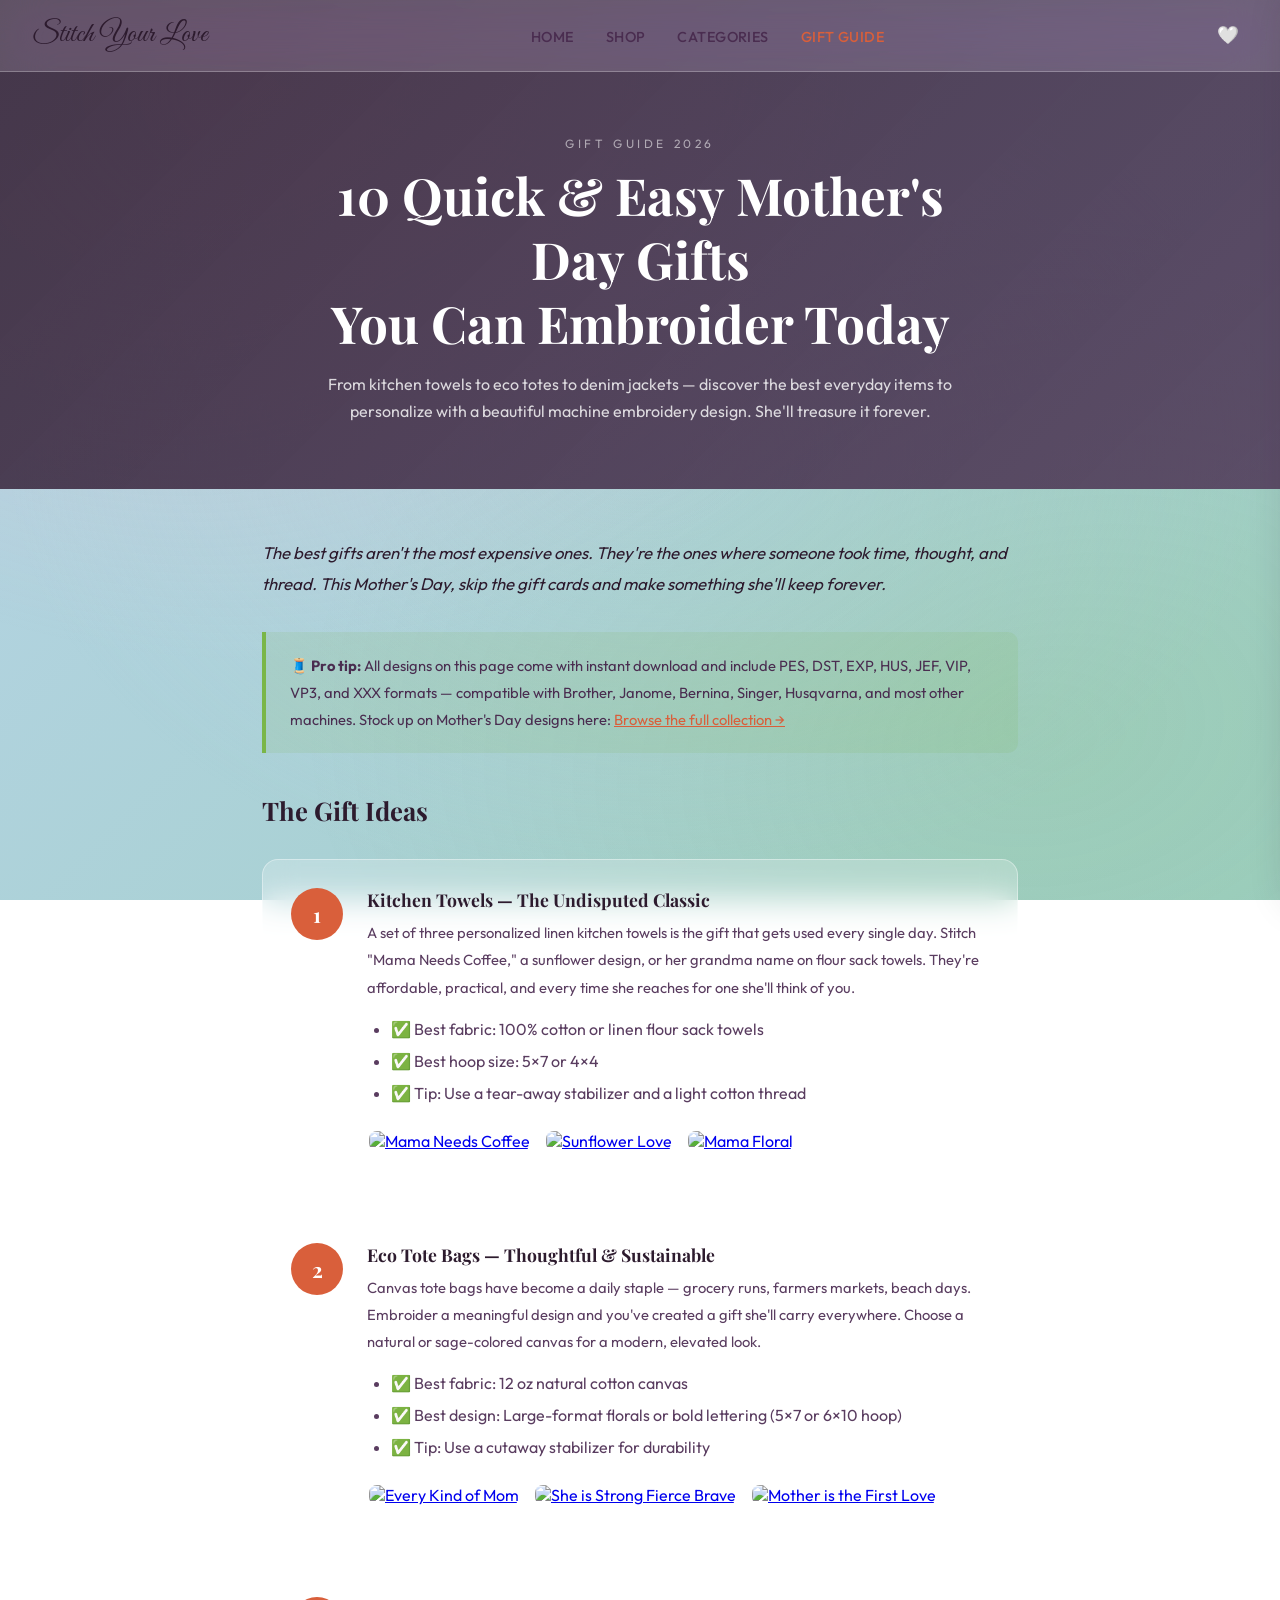
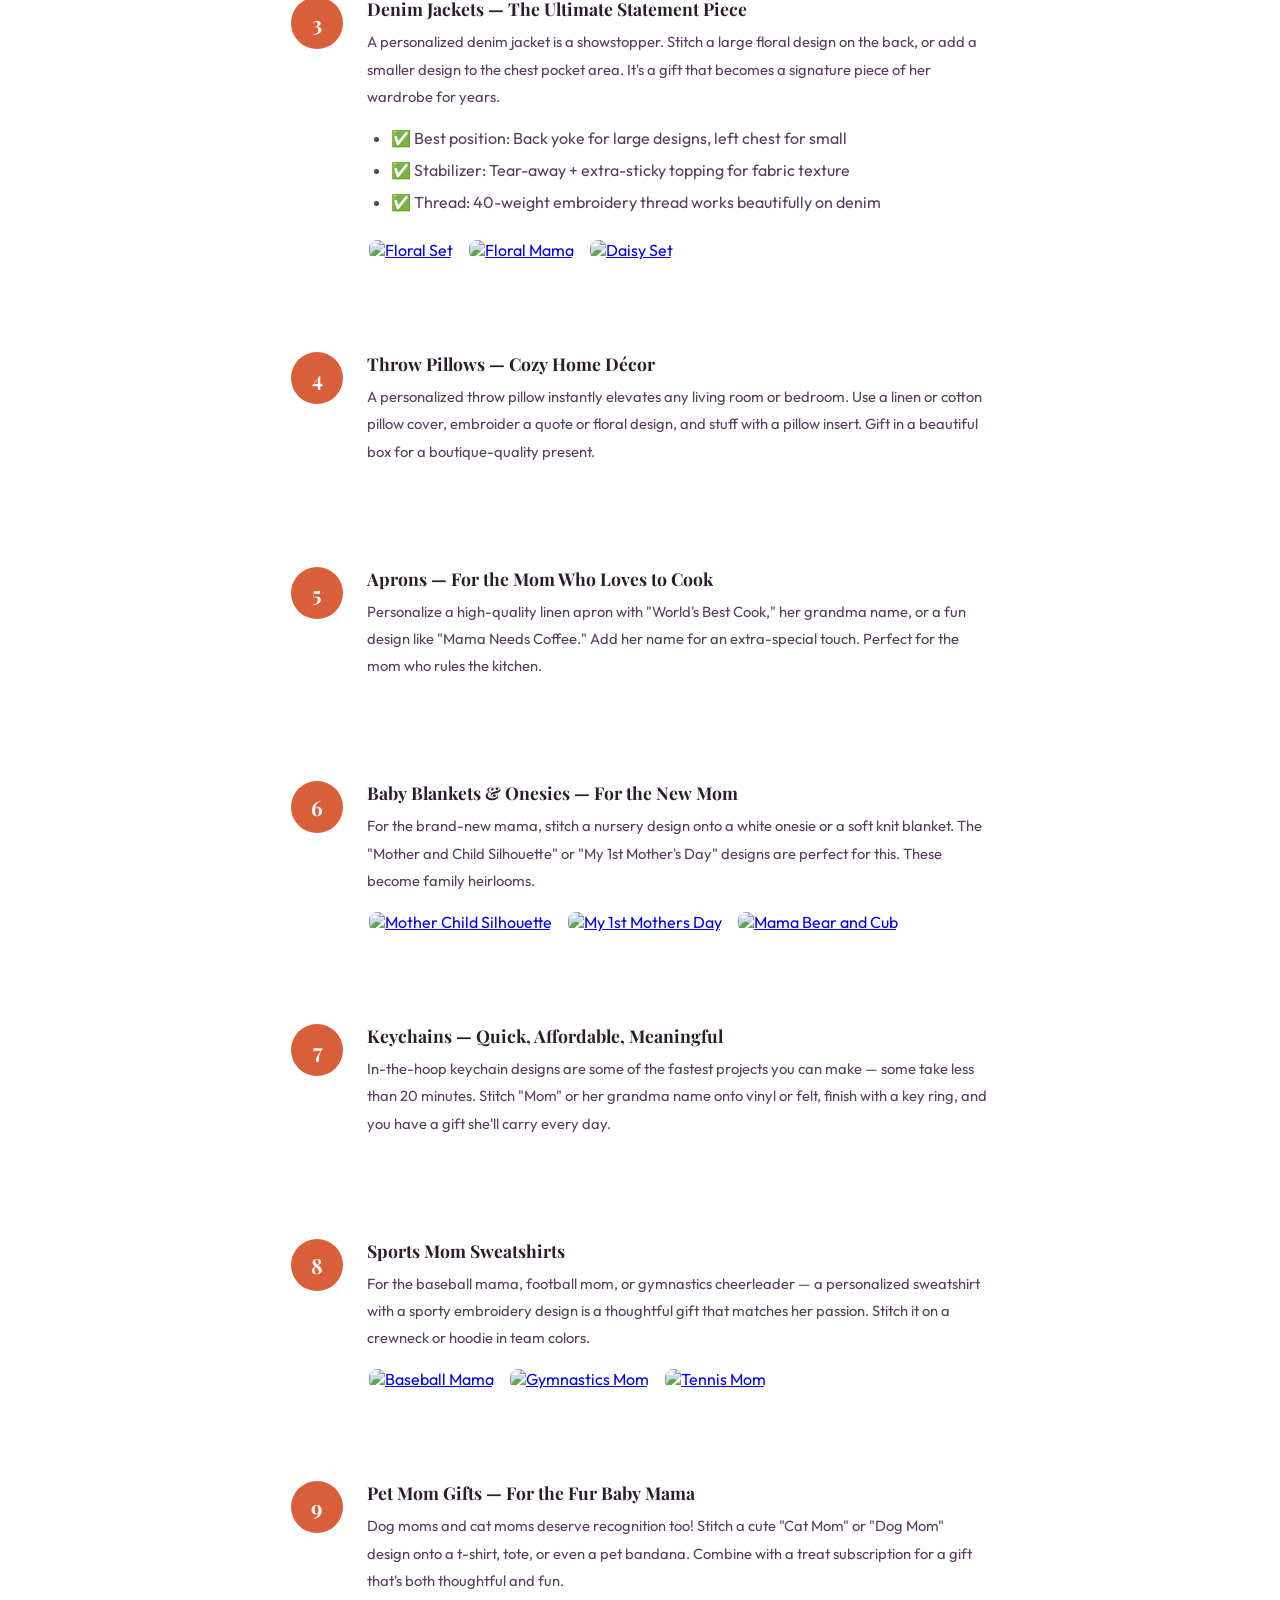
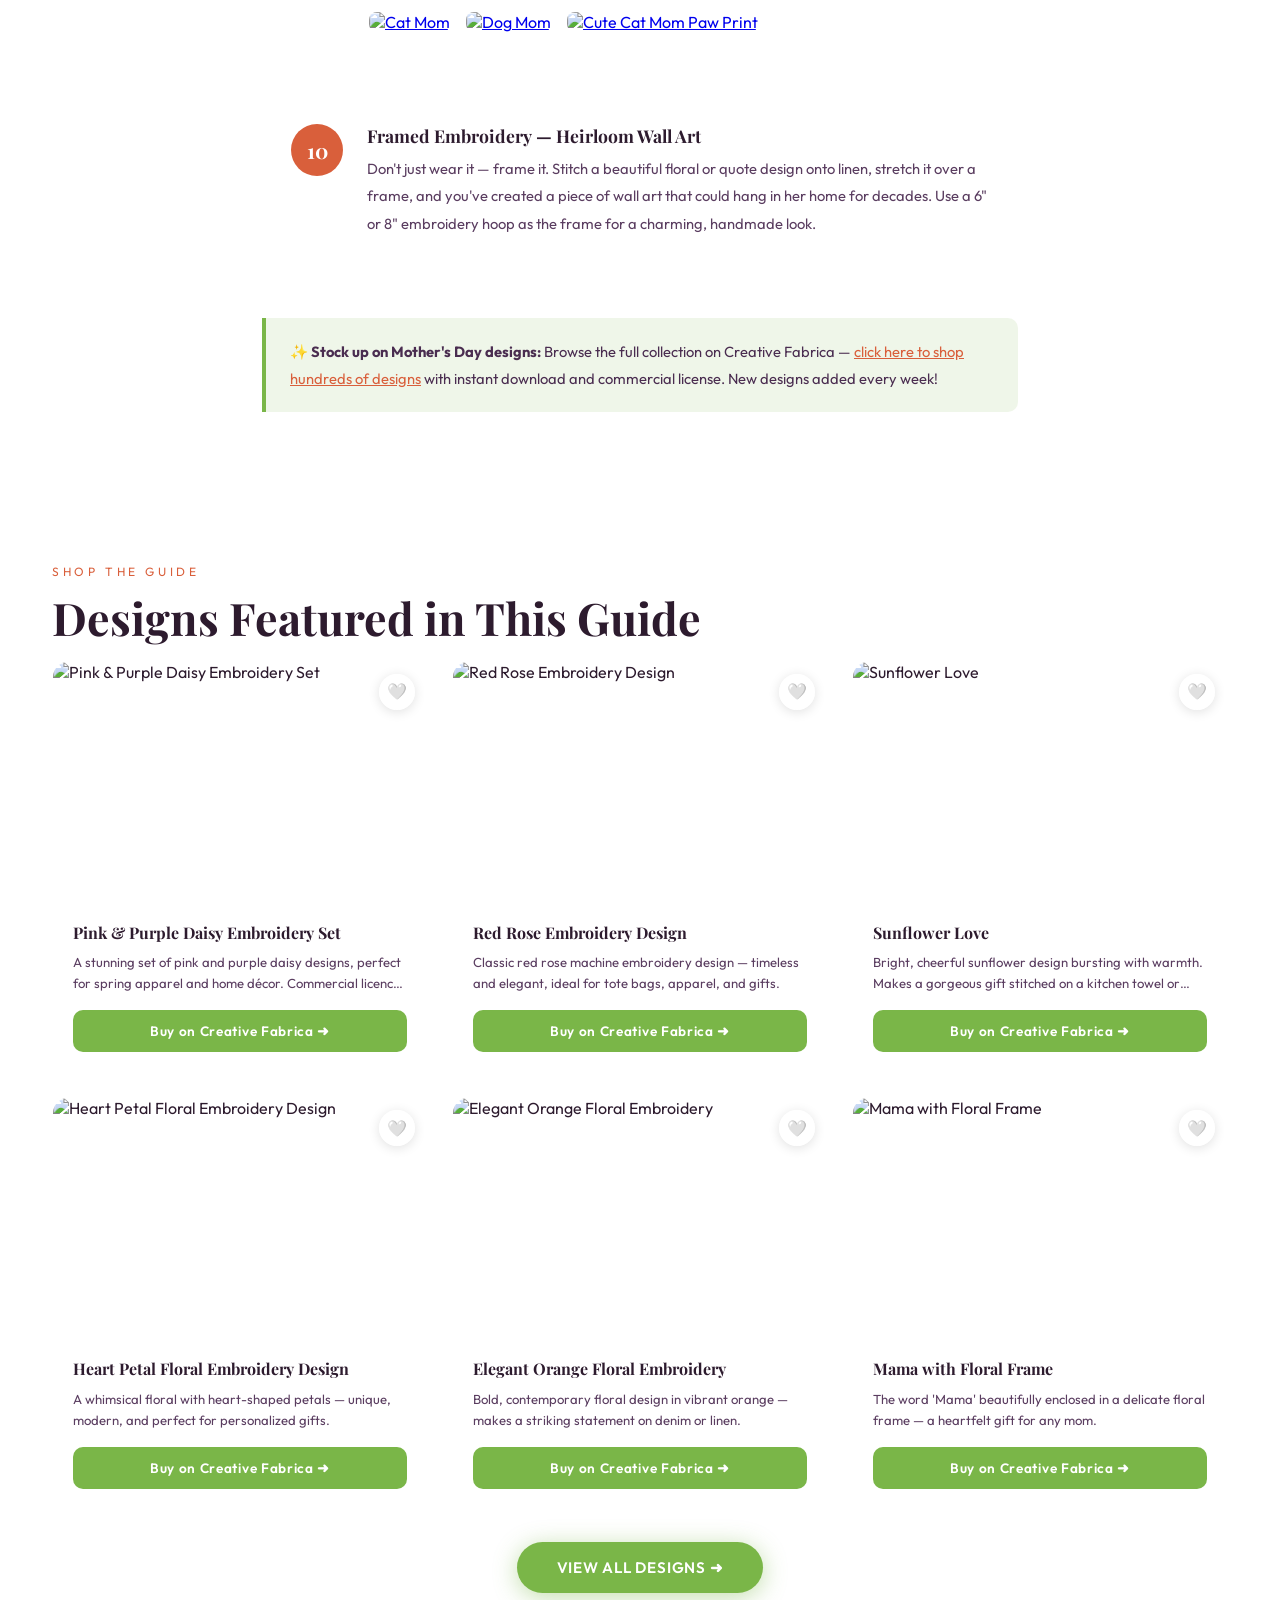
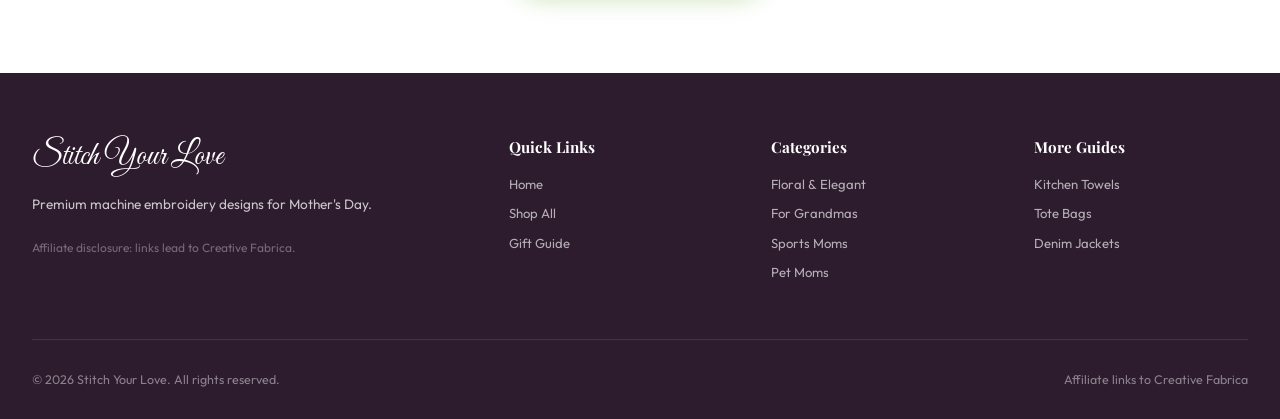
==== gift-guide.html @ 9188fbd3 "Add files via upload" ====
<!DOCTYPE html>
<html lang="en">
<head>
  <meta charset="UTF-8">
  <meta name="viewport" content="width=device-width, initial-scale=1.0">
  <title>Gift Guide — 10 Quick Mother's Day Embroidery Ideas | Stitch Your Love</title>
  <meta name="description" content="10 quick and easy Mother's Day embroidery gift ideas — from kitchen towels to eco totes to denim jackets. Instant download designs included.">
  <link rel="stylesheet" href="style.css">
  <style>
    .guide-hero {
      padding-top: 72px; min-height: 320px;
      display: flex; align-items: center; justify-content: center;
      background: linear-gradient(135deg, rgba(45,27,46,0.85), rgba(74,45,80,0.8));
      text-align: center; color: white; position: relative; z-index: 2;
    }
    .guide-hero-inner { padding: 4rem 2rem; max-width: 720px; }
    .guide-hero h1 {
      font-family: 'Playfair Display', serif;
      font-size: clamp(1.8rem,5vw,3.2rem);
      line-height: 1.25; margin-bottom: 1rem;
    }
    .article-body {
      max-width: 820px; margin: 0 auto;
      padding: 3rem 2rem;
      position: relative; z-index: 2;
    }
    .article-body h2 {
      font-family: 'Playfair Display', serif;
      font-size: 1.6rem; color: var(--plum);
      margin: 2.5rem 0 1rem;
    }
    .article-body h3 {
      font-family: 'Playfair Display', serif;
      font-size: 1.15rem; color: var(--plum-mid);
      margin: 1.75rem 0 0.75rem;
    }
    .article-body p {
      color: var(--text-mid); line-height: 1.85;
      font-size: 1rem; margin-bottom: 1rem;
    }
    .article-body ul {
      margin: 0.75rem 0 1.25rem 1.5rem;
      color: var(--text-mid); line-height: 2;
    }
    .gift-card {
      background: var(--glass);
      backdrop-filter: blur(16px);
      -webkit-backdrop-filter: blur(16px);
      border: 1px solid var(--glass-border);
      border-radius: var(--radius);
      padding: 1.75rem;
      margin: 2rem 0;
      display: flex; gap: 1.5rem; align-items: flex-start;
    }
    .gift-number {
      width: 52px; height: 52px; flex-shrink: 0;
      border-radius: 50%;
      background: var(--persimmon); color: white;
      display: flex; align-items: center; justify-content: center;
      font-family: 'Playfair Display', serif;
      font-size: 1.3rem; font-weight: 700;
    }
    .gift-content h3 { margin: 0 0 0.5rem; font-size: 1.1rem; color: var(--plum); }
    .gift-content p { margin: 0 0 0.75rem; font-size: 0.92rem; }
    .gift-designs {
      display: flex; gap: 0.75rem; flex-wrap: wrap; margin-top: 1rem;
    }
    .gift-design-thumb {
      width: 80px; height: 80px; border-radius: 10px;
      object-fit: cover;
      border: 2px solid var(--glass-border);
      transition: var(--trans);
    }
    .gift-design-thumb:hover { transform: scale(1.08); border-color: var(--persimmon); }
    .infobox {
      background: rgba(122,182,72,0.12);
      border-left: 4px solid var(--wasabi);
      border-radius: 0 var(--radius-sm) var(--radius-sm) 0;
      padding: 1.25rem 1.5rem;
      margin: 1.5rem 0;
    }
    .infobox p { margin: 0; font-size: 0.92rem; color: var(--plum-mid); }
    @media (max-width: 580px) {
      .gift-card { flex-direction: column; }
    }
  </style>
</head>
<body>

<div class="stitch-line" id="stitchLine"></div>
<div class="overlay" id="overlay"></div>

<!-- NAVBAR -->
<nav class="navbar" id="navbar">
  <a href="index.html" class="nav-logo">Stitch Your Love</a>
  <ul class="nav-links">
    <li><a href="index.html">Home</a></li>
    <li><a href="shop.html">Shop</a></li>
    <li><a href="shop.html#categories">Categories</a></li>
    <li><a href="gift-guide.html" style="color:var(--persimmon);">Gift Guide</a></li>
  </ul>
  <div class="nav-icons">
    <div class="nav-wishlist">
      <button class="nav-icon-btn" onclick="toggleWishlist()">🤍</button>
      <span class="wishlist-count" id="wishlistCount">0</span>
    </div>
    <button class="mobile-menu-btn" onclick="toggleMobileMenu()">☰</button>
  </div>
</nav>

<!-- HERO -->
<div class="guide-hero">
  <div class="guide-hero-inner">
    <p style="font-size:0.75rem; letter-spacing:0.3em; text-transform:uppercase; color:rgba(255,255,255,0.55); margin-bottom:0.75rem;">Gift Guide 2026</p>
    <h1>10 Quick &amp; Easy Mother's Day Gifts<br>You Can Embroider Today</h1>
    <p style="font-size:1rem; color:rgba(255,255,255,0.8); margin-top:1rem; line-height:1.7;">From kitchen towels to eco totes to denim jackets — discover the best everyday items to personalize with a beautiful machine embroidery design. She'll treasure it forever.</p>
  </div>
</div>

<!-- ARTICLE BODY -->
<article class="article-body">

  <p style="font-size:1.05rem; color:var(--plum); font-style:italic; margin-bottom:2rem;">
    The best gifts aren't the most expensive ones. They're the ones where someone took time, thought, and thread. This Mother's Day, skip the gift cards and make something she'll keep forever.
  </p>

  <div class="infobox">
    <p>🧵 <strong>Pro tip:</strong> All designs on this page come with instant download and include PES, DST, EXP, HUS, JEF, VIP, VP3, and XXX formats — compatible with Brother, Janome, Bernina, Singer, Husqvarna, and most other machines. Stock up on Mother's Day designs here: <a href="https://www.creativefabrica.com/search/ref/20531415/?query=mother&type=Embroidery" target="_blank" style="color:var(--persimmon);">Browse the full collection →</a></p>
  </div>

  <h2>The Gift Ideas</h2>

  <!-- 1 -->
  <div class="gift-card reveal" id="towels">
    <div class="gift-number">1</div>
    <div class="gift-content">
      <h3>Kitchen Towels — The Undisputed Classic</h3>
      <p>A set of three personalized linen kitchen towels is the gift that gets used every single day. Stitch "Mama Needs Coffee," a sunflower design, or her grandma name on flour sack towels. They're affordable, practical, and every time she reaches for one she'll think of you.</p>
      <ul>
        <li>✅ Best fabric: 100% cotton or linen flour sack towels</li>
        <li>✅ Best hoop size: 5×7 or 4×4</li>
        <li>✅ Tip: Use a tear-away stabilizer and a light cotton thread</li>
      </ul>
      <div class="gift-designs">
        <a href="https://www.creativefabrica.com/product/mama-needs-coffee-754/ref/20531415/" target="_blank">
          <img class="gift-design-thumb" src="https://www.creativefabrica.com/wp-content/uploads/2024/06/07/Mama-Needs-Coffee-Embroidery-99184152-1.jpg" alt="Mama Needs Coffee" title="Shop: Mama Needs Coffee">
        </a>
        <a href="https://www.creativefabrica.com/product/sunflower-love-4/ref/20531415/" target="_blank">
          <img class="gift-design-thumb" src="https://www.creativefabrica.com/wp-content/uploads/2021/05/10/Sunflower-Love-Embroidery-11877574-1.jpg" alt="Sunflower Love" title="Shop: Sunflower Love">
        </a>
        <a href="https://www.creativefabrica.com/product/mama-floral-mothers-day/ref/20531415/" target="_blank">
          <img class="gift-design-thumb" src="https://www.creativefabrica.com/wp-content/uploads/2024/06/06/Mama-Floral-Mothers-Day-Embroidery-99148302-1.jpg" alt="Mama Floral" title="Shop: Mama Floral">
        </a>
      </div>
    </div>
  </div>

  <!-- 2 -->
  <div class="gift-card reveal" id="totes">
    <div class="gift-number">2</div>
    <div class="gift-content">
      <h3>Eco Tote Bags — Thoughtful &amp; Sustainable</h3>
      <p>Canvas tote bags have become a daily staple — grocery runs, farmers markets, beach days. Embroider a meaningful design and you've created a gift she'll carry everywhere. Choose a natural or sage-colored canvas for a modern, elevated look.</p>
      <ul>
        <li>✅ Best fabric: 12 oz natural cotton canvas</li>
        <li>✅ Best design: Large-format florals or bold lettering (5×7 or 6×10 hoop)</li>
        <li>✅ Tip: Use a cutaway stabilizer for durability</li>
      </ul>
      <div class="gift-designs">
        <a href="https://www.creativefabrica.com/product/every-kind-of-mom/ref/20531415/" target="_blank">
          <img class="gift-design-thumb" src="https://www.creativefabrica.com/wp-content/uploads/2024/04/04/Every-Kind-of-Mom-Embroidery-94874736-1.png" alt="Every Kind of Mom">
        </a>
        <a href="https://www.creativefabrica.com/product/she-is-strong-fierce-brave-2/ref/20531415/" target="_blank">
          <img class="gift-design-thumb" src="https://www.creativefabrica.com/wp-content/uploads/2023/04/27/She-is-Strong-Fierce-Brave-Embroidery-68199827-1.jpg" alt="She is Strong Fierce Brave">
        </a>
        <a href="https://www.creativefabrica.com/product/mother-is-the-first-love/ref/20531415/" target="_blank">
          <img class="gift-design-thumb" src="https://www.creativefabrica.com/wp-content/uploads/2025/05/07/Mother-is-the-First-Love-Embroidery-121487231-1.png" alt="Mother is the First Love">
        </a>
      </div>
    </div>
  </div>

  <!-- 3 -->
  <div class="gift-card reveal" id="apparel">
    <div class="gift-number">3</div>
    <div class="gift-content">
      <h3>Denim Jackets — The Ultimate Statement Piece</h3>
      <p>A personalized denim jacket is a showstopper. Stitch a large floral design on the back, or add a smaller design to the chest pocket area. It's a gift that becomes a signature piece of her wardrobe for years.</p>
      <ul>
        <li>✅ Best position: Back yoke for large designs, left chest for small</li>
        <li>✅ Stabilizer: Tear-away + extra-sticky topping for fabric texture</li>
        <li>✅ Thread: 40-weight embroidery thread works beautifully on denim</li>
      </ul>
      <div class="gift-designs">
        <a href="https://www.creativefabrica.com/product/mothers-day-floral-embroidery-designs/ref/20531415/" target="_blank">
          <img class="gift-design-thumb" src="https://www.creativefabrica.com/wp-content/uploads/2025/03/30/Mothers-Day-Floral-Embroidery-Designs-Embroidery-119037309-1.jpg" alt="Floral Set">
        </a>
        <a href="https://www.creativefabrica.com/product/mama-floral-7/ref/20531415/" target="_blank">
          <img class="gift-design-thumb" src="https://www.creativefabrica.com/wp-content/uploads/2023/04/14/Floral-Mama-Embroidery-67164090-1.png" alt="Floral Mama">
        </a>
        <a href="https://www.creativefabrica.com/product/pink-purple-daisy-embroidery-set/ref/20531415/" target="_blank">
          <img class="gift-design-thumb" src="https://www.creativefabrica.com/wp-content/uploads/2025/09/14/Pink-Purple-Daisy-Embroidery-Set-Embroidery-130729541-1.jpg" alt="Daisy Set">
        </a>
      </div>
    </div>
  </div>

  <!-- 4 -->
  <div class="gift-card reveal">
    <div class="gift-number">4</div>
    <div class="gift-content">
      <h3>Throw Pillows — Cozy Home Décor</h3>
      <p>A personalized throw pillow instantly elevates any living room or bedroom. Use a linen or cotton pillow cover, embroider a quote or floral design, and stuff with a pillow insert. Gift in a beautiful box for a boutique-quality present.</p>
    </div>
  </div>

  <!-- 5 -->
  <div class="gift-card reveal">
    <div class="gift-number">5</div>
    <div class="gift-content">
      <h3>Aprons — For the Mom Who Loves to Cook</h3>
      <p>Personalize a high-quality linen apron with "World's Best Cook," her grandma name, or a fun design like "Mama Needs Coffee." Add her name for an extra-special touch. Perfect for the mom who rules the kitchen.</p>
    </div>
  </div>

  <!-- 6 -->
  <div class="gift-card reveal">
    <div class="gift-number">6</div>
    <div class="gift-content">
      <h3>Baby Blankets &amp; Onesies — For the New Mom</h3>
      <p>For the brand-new mama, stitch a nursery design onto a white onesie or a soft knit blanket. The "Mother and Child Silhouette" or "My 1st Mother's Day" designs are perfect for this. These become family heirlooms.</p>
      <div class="gift-designs">
        <a href="https://www.creativefabrica.com/product/mother-and-child-silhouette-7/ref/20531415/" target="_blank">
          <img class="gift-design-thumb" src="https://www.creativefabrica.com/wp-content/uploads/2025/04/14/Mother-and-Child-Silhouette-Embroidery-119883228-1.png" alt="Mother Child Silhouette">
        </a>
        <a href="https://www.creativefabrica.com/product/my-1st-mothers-day-52/ref/20531415/" target="_blank">
          <img class="gift-design-thumb" src="https://www.creativefabrica.com/wp-content/uploads/2022/04/19/My-1st-Mothers-Day-Embroidery-29267164-1.jpg" alt="My 1st Mothers Day">
        </a>
        <a href="https://www.creativefabrica.com/product/mama-bear-and-cub-embroidery-design/ref/20531415/" target="_blank">
          <img class="gift-design-thumb" src="https://www.creativefabrica.com/wp-content/uploads/2025/10/10/Mama-Bear-and-Cub-Embroidery-Design-Embroidery-132780154-1.jpg" alt="Mama Bear and Cub">
        </a>
      </div>
    </div>
  </div>

  <!-- 7 -->
  <div class="gift-card reveal">
    <div class="gift-number">7</div>
    <div class="gift-content">
      <h3>Keychains — Quick, Affordable, Meaningful</h3>
      <p>In-the-hoop keychain designs are some of the fastest projects you can make — some take less than 20 minutes. Stitch "Mom" or her grandma name onto vinyl or felt, finish with a key ring, and you have a gift she'll carry every day.</p>
    </div>
  </div>

  <!-- 8 -->
  <div class="gift-card reveal">
    <div class="gift-number">8</div>
    <div class="gift-content">
      <h3>Sports Mom Sweatshirts</h3>
      <p>For the baseball mama, football mom, or gymnastics cheerleader — a personalized sweatshirt with a sporty embroidery design is a thoughtful gift that matches her passion. Stitch it on a crewneck or hoodie in team colors.</p>
      <div class="gift-designs">
        <a href="https://www.creativefabrica.com/product/baseball-mama-embroidery-mothers-day-2/ref/20531415/" target="_blank">
          <img class="gift-design-thumb" src="https://www.creativefabrica.com/wp-content/uploads/2025/04/14/Baseball-Mama-Embroidery-Mothers-Day-Embroidery-119879372-1.jpg" alt="Baseball Mama">
        </a>
        <a href="https://www.creativefabrica.com/product/gymnastics-mom-applique-embroidery/ref/20531415/" target="_blank">
          <img class="gift-design-thumb" src="https://www.creativefabrica.com/wp-content/uploads/2024/07/04/Gymnastics-MOM-Applique-Embroidery-Embroidery-101076943-1.jpg" alt="Gymnastics Mom">
        </a>
        <a href="https://www.creativefabrica.com/product/tennis-mom-18/ref/20531415/" target="_blank">
          <img class="gift-design-thumb" src="https://www.creativefabrica.com/wp-content/uploads/2022/04/29/Tennis-Mom-Embroidery-29795310-1.jpg" alt="Tennis Mom">
        </a>
      </div>
    </div>
  </div>

  <!-- 9 -->
  <div class="gift-card reveal">
    <div class="gift-number">9</div>
    <div class="gift-content">
      <h3>Pet Mom Gifts — For the Fur Baby Mama</h3>
      <p>Dog moms and cat moms deserve recognition too! Stitch a cute "Cat Mom" or "Dog Mom" design onto a t-shirt, tote, or even a pet bandana. Combine with a treat subscription for a gift that's both thoughtful and fun.</p>
      <div class="gift-designs">
        <a href="https://www.creativefabrica.com/product/cat-mom-85/ref/20531415/" target="_blank">
          <img class="gift-design-thumb" src="https://www.creativefabrica.com/wp-content/uploads/2023/05/11/Cat-Mom-Embroidery-69381344-1.jpg" alt="Cat Mom">
        </a>
        <a href="https://www.creativefabrica.com/product/dog-mom-pet-lover/ref/20531415/" target="_blank">
          <img class="gift-design-thumb" src="https://www.creativefabrica.com/wp-content/uploads/2026/03/02/Dog-Mom-Pet-Lover-Embroidery-143707847-1.jpg" alt="Dog Mom">
        </a>
        <a href="https://www.creativefabrica.com/product/cute-cat-mom-paw-print/ref/20531415/" target="_blank">
          <img class="gift-design-thumb" src="https://www.creativefabrica.com/wp-content/uploads/2026/02/23/Cute-Cat-Mom-Paw-Print-Embroidery-143072049-1.jpg" alt="Cute Cat Mom Paw Print">
        </a>
      </div>
    </div>
  </div>

  <!-- 10 -->
  <div class="gift-card reveal">
    <div class="gift-number">10</div>
    <div class="gift-content">
      <h3>Framed Embroidery — Heirloom Wall Art</h3>
      <p>Don't just wear it — frame it. Stitch a beautiful floral or quote design onto linen, stretch it over a frame, and you've created a piece of wall art that could hang in her home for decades. Use a 6" or 8" embroidery hoop as the frame for a charming, handmade look.</p>
    </div>
  </div>

  <div class="infobox" style="margin-top:2.5rem;">
    <p>✨ <strong>Stock up on Mother's Day designs:</strong> Browse the full collection on Creative Fabrica — <a href="https://www.creativefabrica.com/search/ref/20531415/?query=mother&type=Embroidery" target="_blank" style="color:var(--persimmon);">click here to shop hundreds of designs</a> with instant download and commercial license. New designs added every week!</p>
  </div>

</article>

<!-- Related Products -->
<section>
  <div class="section-inner">
    <span class="section-label reveal">Shop the Guide</span>
    <h2 class="section-title reveal">Designs Featured in This Guide</h2>
    <div class="products-grid reveal" id="featuredGrid"></div>
    <div style="text-align:center; margin-top:2rem;" class="reveal">
      <a href="shop.html" class="btn-primary">View All Designs ➜</a>
    </div>
  </div>
</section>

<!-- FOOTER -->
<footer>
  <div class="footer-inner">
    <div>
      <span class="footer-logo">Stitch Your Love</span>
      <p class="footer-tagline">Premium machine embroidery designs for Mother's Day.</p>
      <p style="font-size:0.75rem; color:rgba(255,255,255,0.35);">Affiliate disclosure: links lead to Creative Fabrica.</p>
    </div>
    <div>
      <h4 class="footer-heading">Quick Links</h4>
      <ul class="footer-links">
        <li><a href="index.html">Home</a></li>
        <li><a href="shop.html">Shop All</a></li>
        <li><a href="gift-guide.html">Gift Guide</a></li>
      </ul>
    </div>
    <div>
      <h4 class="footer-heading">Categories</h4>
      <ul class="footer-links">
        <li><a href="shop.html?cat=floral">Floral &amp; Elegant</a></li>
        <li><a href="shop.html?cat=grandma">For Grandmas</a></li>
        <li><a href="shop.html?cat=sports">Sports Moms</a></li>
        <li><a href="shop.html?cat=pets">Pet Moms</a></li>
      </ul>
    </div>
    <div>
      <h4 class="footer-heading">More Guides</h4>
      <ul class="footer-links">
        <li><a href="gift-guide.html#towels">Kitchen Towels</a></li>
        <li><a href="gift-guide.html#totes">Tote Bags</a></li>
        <li><a href="gift-guide.html#apparel">Denim Jackets</a></li>
      </ul>
    </div>
  </div>
  <div class="footer-bottom">
    <span>© 2026 Stitch Your Love. All rights reserved.</span>
    <span>Affiliate links to Creative Fabrica</span>
  </div>
</footer>

<!-- WISHLIST -->
<div class="wishlist-drawer" id="wishlistDrawer">
  <div class="wishlist-header">
    <h3>My Wishlist 🤍</h3>
    <button class="wishlist-close" onclick="toggleWishlist()">✕</button>
  </div>
  <div class="wishlist-items" id="wishlistItems">
    <div class="wishlist-empty" id="wishlistEmpty">
      <p style="font-size:2rem; margin-bottom:1rem;">🧵</p>
      <p>Your wishlist is empty.</p>
    </div>
  </div>
  <div class="wishlist-footer" id="wishlistFooter" style="display:none;">
    <a href="https://www.creativefabrica.com/search/ref/20531415/?query=mother&type=Embroidery" target="_blank" class="btn-primary btn-persimmon" style="display:block; text-align:center;">Shop on Creative Fabrica ➜</a>
  </div>
</div>

<script src="products.js"></script>
<script>
// Featured products from guide
function buildFeatured() {
  const picks = PRODUCTS.filter(p => ['floral','sports','pets','newmom'].includes(p.category)).slice(0,6);
  const grid = document.getElementById('featuredGrid');
  if (!grid) return;
  grid.innerHTML = picks.map(p => {
    const id = 'gp-' + encodeURIComponent(p.title).slice(0,18).replace(/%/g,'');
    return `
    <div class="product-card" data-id="${id}">
      <div class="product-image-wrap">
        <img src="${p.image}" alt="${p.title}" loading="lazy">
        <button class="product-wish" onclick="toggleWish(event,this,'${id}',\`${p.title.replace(/`/g,"'")}\`,'${p.image}')">🤍</button>
      </div>
      <div class="product-body">
        <h3 class="product-title">${p.title}</h3>
        <p class="product-desc">${p.description}</p>
        <a href="${p.affiliate}" target="_blank" rel="noopener" class="btn-buy">Buy on Creative Fabrica ➜</a>
      </div>
    </div>`;
  }).join('');
}
buildFeatured();

// Scroll
let lastScroll = 0;
const navbar = document.getElementById('navbar');
window.addEventListener('scroll', () => {
  const s = window.scrollY;
  if (s > lastScroll && s > 120) navbar.classList.add('hidden');
  else navbar.classList.remove('hidden');
  if (s > 50) navbar.classList.add('scrolled');
  else navbar.classList.remove('scrolled');
  lastScroll = s;
  document.querySelectorAll('.reveal:not(.visible)').forEach(el => {
    if (el.getBoundingClientRect().top < window.innerHeight * 0.88) el.classList.add('visible');
  });
});
// Run reveal once
document.querySelectorAll('.reveal:not(.visible)').forEach(el => {
  if (el.getBoundingClientRect().top < window.innerHeight * 0.88) el.classList.add('visible');
});

// Wishlist
let wishlist = JSON.parse(localStorage.getItem('wishlist') || '[]');
function updateWishlistUI() {
  const count = wishlist.length;
  const countEl = document.getElementById('wishlistCount');
  const footer = document.getElementById('wishlistFooter');
  const empty = document.getElementById('wishlistEmpty');
  const items = document.getElementById('wishlistItems');
  if (countEl) { countEl.textContent = count; countEl.classList.toggle('visible', count > 0); }
  if (footer) footer.style.display = count > 0 ? 'block' : 'none';
  if (empty) empty.style.display = count === 0 ? 'block' : 'none';
  if (items) {
    items.querySelectorAll('.wishlist-item').forEach(el => el.remove());
    wishlist.forEach(item => {
      const div = document.createElement('div');
      div.className = 'wishlist-item';
      div.innerHTML = `<img src="${item.image}" alt="${item.title}"><div class="wishlist-item-info"><div class="wishlist-item-title">${item.title}</div><button class="wishlist-item-rm" onclick="removeWish('${item.id}')">Remove</button></div>`;
      items.appendChild(div);
    });
  }
  document.querySelectorAll('.product-wish').forEach(btn => {
    const id = btn.closest('.product-card')?.dataset?.id;
    if (id && wishlist.find(w => w.id === id)) { btn.textContent = '❤️'; btn.classList.add('active'); }
    else { btn.textContent = '🤍'; btn.classList.remove('active'); }
  });
}
function toggleWish(e, btn, id, title, image) {
  e.preventDefault(); e.stopPropagation();
  const existing = wishlist.findIndex(w => w.id === id);
  if (existing >= 0) { wishlist.splice(existing, 1); btn.textContent = '🤍'; btn.classList.remove('active'); }
  else {
    if (wishlist.length >= 10) { alert('Wishlist full!'); return; }
    wishlist.push({ id, title, image });
    btn.textContent = '❤️'; btn.classList.add('active');
  }
  localStorage.setItem('wishlist', JSON.stringify(wishlist));
  updateWishlistUI();
}
function removeWish(id) {
  wishlist = wishlist.filter(w => w.id !== id);
  localStorage.setItem('wishlist', JSON.stringify(wishlist));
  updateWishlistUI();
}
function toggleWishlist() {
  document.getElementById('wishlistDrawer').classList.toggle('open');
  document.getElementById('overlay').classList.toggle('visible');
}
document.getElementById('overlay').addEventListener('click', () => {
  document.getElementById('wishlistDrawer').classList.remove('open');
  document.getElementById('overlay').classList.remove('visible');
});
updateWishlistUI();

function toggleMobileMenu() {
  const links = document.querySelector('.nav-links');
  if (links.style.display === 'flex') links.style.display = 'none';
  else links.style.cssText = 'display:flex; flex-direction:column; position:fixed; top:72px; left:0; right:0; background:rgba(255,255,255,0.95); backdrop-filter:blur(20px); padding:1.5rem; gap:1.25rem; border-bottom:1px solid rgba(45,27,46,0.1); z-index:890;';
}
</script>
</body>
</html>
---- style.css ----
/* ============================================================
   MOTHER'S DAY EMBROIDERY CATALOG — 2026 GLASSMORPHISM THEME
   ============================================================ */

@import url('https://fonts.googleapis.com/css2?family=Playfair+Display:ital,wght@0,400;0,600;1,400;1,600&family=Outfit:wght@300;400;500;600&family=Great+Vibes&display=swap');

/* ── CSS Variables ─────────────────────────────────────────── */
:root {
  --bg-start: #b8d4e8;
  --bg-end:   #9ecfc5;
  --glass:    rgba(255,255,255,0.22);
  --glass-border: rgba(255,255,255,0.38);
  --glass-strong: rgba(255,255,255,0.55);
  --plum:     #2d1b2e;
  --plum-mid: #4a2d50;
  --wasabi:   #7ab648;
  --wasabi-dark: #5a9230;
  --persimmon:#d95f3b;
  --persimmon-dark:#b8441e;
  --cream:    #fef9f4;
  --white:    #ffffff;
  --text:     #2d1b2e;
  --text-mid: #5a3d60;
  --text-light:#8c6d94;
  --radius:   16px;
  --radius-sm:10px;
  --shadow:   0 8px 32px rgba(45,27,46,0.18);
  --shadow-hover: 0 16px 48px rgba(45,27,46,0.28);
  --trans:    all 0.3s cubic-bezier(0.4,0,0.2,1);
}

/* ── Reset & Base ──────────────────────────────────────────── */
*, *::before, *::after { box-sizing: border-box; margin: 0; padding: 0; }
html { scroll-behavior: smooth; font-size: 16px; }
body {
  font-family: 'Outfit', sans-serif;
  background: linear-gradient(135deg, var(--bg-start) 0%, var(--bg-end) 100%);
  background-attachment: fixed;
  color: var(--text);
  min-height: 100vh;
  overflow-x: hidden;
}

/* Animated gradient background */
body::before {
  content: '';
  position: fixed; inset: 0;
  background:
    radial-gradient(ellipse at 20% 10%, rgba(255,192,203,0.3) 0%, transparent 50%),
    radial-gradient(ellipse at 80% 80%, rgba(122,182,72,0.15) 0%, transparent 50%),
    radial-gradient(ellipse at 50% 50%, rgba(184,212,232,0.4) 0%, transparent 70%);
  pointer-events: none;
  z-index: 0;
}

/* Thread stitch scroll line */
.stitch-line {
  position: fixed; top: 0; left: 50%;
  transform: translateX(-50%);
  width: 2px;
  height: var(--scroll-progress, 0%);
  background: linear-gradient(to bottom, rgba(217,95,59,0.6), rgba(122,182,72,0.6));
  z-index: 1000;
  pointer-events: none;
  transition: height 0.1s linear;
}

/* ── Typography ────────────────────────────────────────────── */
h1, h2, h3 { font-family: 'Playfair Display', Georgia, serif; }
.script { font-family: 'Great Vibes', cursive; }
.body-text { font-family: 'Outfit', sans-serif; }

/* ── Glass Panels ──────────────────────────────────────────── */
.glass {
  background: var(--glass);
  backdrop-filter: blur(20px) saturate(1.4);
  -webkit-backdrop-filter: blur(20px) saturate(1.4);
  border: 1px solid var(--glass-border);
  border-radius: var(--radius);
}
.glass-strong {
  background: var(--glass-strong);
  backdrop-filter: blur(28px) saturate(1.6);
  -webkit-backdrop-filter: blur(28px) saturate(1.6);
  border: 1px solid rgba(255,255,255,0.55);
}

/* ── Navbar ─────────────────────────────────────────────────── */
.navbar {
  position: fixed; top: 0; left: 0; right: 0;
  z-index: 900;
  padding: 0 2rem;
  height: 72px;
  display: flex; align-items: center; justify-content: space-between;
  background: rgba(255,255,255,0.15);
  backdrop-filter: blur(24px) saturate(1.5);
  -webkit-backdrop-filter: blur(24px) saturate(1.5);
  border-bottom: 1px solid rgba(255,255,255,0.25);
  transition: transform 0.35s ease, background 0.3s ease;
}
.navbar.hidden { transform: translateY(-100%); }
.navbar.scrolled { background: rgba(255,255,255,0.35); }

.nav-logo {
  font-family: 'Great Vibes', cursive;
  font-size: 1.8rem;
  color: var(--plum);
  text-decoration: none;
  line-height: 1;
}

.nav-links {
  display: flex; gap: 2rem; list-style: none;
}
.nav-links a {
  font-family: 'Outfit', sans-serif;
  font-weight: 500; font-size: 0.9rem;
  color: var(--plum-mid);
  text-decoration: none; letter-spacing: 0.03em;
  text-transform: uppercase;
  position: relative;
  transition: color 0.2s;
}
.nav-links a::after {
  content: ''; position: absolute; bottom: -4px; left: 0; right: 0;
  height: 2px; background: var(--persimmon);
  transform: scaleX(0); transform-origin: center;
  transition: transform 0.3s ease;
}
.nav-links a:hover { color: var(--persimmon); }
.nav-links a:hover::after { transform: scaleX(1); }

.nav-icons { display: flex; gap: 1rem; align-items: center; }
.nav-icon-btn {
  background: none; border: none; cursor: pointer;
  width: 40px; height: 40px;
  border-radius: 50%;
  display: flex; align-items: center; justify-content: center;
  font-size: 1.1rem;
  color: var(--plum);
  transition: var(--trans);
}
.nav-icon-btn:hover { background: rgba(255,255,255,0.4); transform: scale(1.1); }
.wishlist-count {
  position: absolute; top: -6px; right: -6px;
  background: var(--persimmon); color: white;
  font-size: 0.65rem; font-weight: 700;
  width: 18px; height: 18px; border-radius: 50%;
  display: flex; align-items: center; justify-content: center;
  opacity: 0; transition: opacity 0.2s;
}
.wishlist-count.visible { opacity: 1; }
.nav-wishlist { position: relative; }
.mobile-menu-btn { display: none; }

/* ── Hero / Video Banner ─────────────────────────────────────── */
.hero {
  position: relative; min-height: 100vh;
  display: flex; align-items: center; justify-content: center;
  overflow: hidden;
}

.hero-video {
  position: absolute; inset: 0;
  width: 100%; height: 100%;
  object-fit: cover;
  z-index: 1;
}

.hero-overlay {
  position: absolute; inset: 0;
  background: linear-gradient(
    to bottom,
    rgba(45,27,46,0.25) 0%,
    rgba(45,27,46,0.5) 50%,
    rgba(45,27,46,0.7) 100%
  );
  z-index: 2;
}

.hero-content {
  position: relative; z-index: 3;
  text-align: center; color: white;
  padding: 2rem;
  max-width: 900px;
  animation: fadeInUp 1.2s ease both;
}

.hero-eyebrow {
  font-family: 'Outfit', sans-serif;
  font-weight: 400; font-size: 0.85rem;
  letter-spacing: 0.25em; text-transform: uppercase;
  color: rgba(255,255,255,0.75);
  margin-bottom: 1rem;
  animation: fadeInUp 1s 0.2s ease both;
}

.hero-title {
  font-family: 'Great Vibes', cursive;
  font-size: clamp(3rem, 8vw, 6.5rem);
  color: white;
  line-height: 1.1;
  text-shadow: 0 4px 20px rgba(45,27,46,0.4);
  margin-bottom: 1.5rem;
  animation: fadeInUp 1s 0.4s ease both;
}

.hero-sub {
  font-family: 'Outfit', sans-serif;
  font-weight: 300; font-size: clamp(1rem, 2.5vw, 1.3rem);
  color: rgba(255,255,255,0.88);
  margin-bottom: 2.5rem;
  line-height: 1.6;
  animation: fadeInUp 1s 0.6s ease both;
}

.btn-primary {
  display: inline-flex; align-items: center; gap: 0.6rem;
  padding: 1rem 2.5rem;
  background: var(--wasabi);
  color: white; font-family: 'Outfit', sans-serif;
  font-weight: 600; font-size: 0.95rem;
  letter-spacing: 0.05em; text-transform: uppercase;
  text-decoration: none;
  border: none; border-radius: 50px;
  cursor: pointer;
  box-shadow: 0 4px 24px rgba(122,182,72,0.45);
  transition: var(--trans);
  animation: fadeInUp 1s 0.8s ease both;
}
.btn-primary:hover {
  background: var(--wasabi-dark);
  transform: translateY(-3px);
  box-shadow: 0 8px 32px rgba(122,182,72,0.55);
}

.btn-secondary {
  display: inline-flex; align-items: center; gap: 0.6rem;
  padding: 0.875rem 2rem;
  background: transparent;
  color: var(--plum); font-family: 'Outfit', sans-serif;
  font-weight: 600; font-size: 0.9rem;
  letter-spacing: 0.04em;
  text-decoration: none;
  border: 2px solid var(--plum);
  border-radius: 50px;
  cursor: pointer;
  transition: var(--trans);
}
.btn-secondary:hover {
  background: var(--plum); color: white;
  transform: translateY(-2px);
}

.btn-persimmon {
  background: var(--persimmon);
  box-shadow: 0 4px 24px rgba(217,95,59,0.4);
}
.btn-persimmon:hover {
  background: var(--persimmon-dark);
  box-shadow: 0 8px 32px rgba(217,95,59,0.5);
}

.hero-scroll {
  position: absolute; bottom: 2rem; left: 50%; transform: translateX(-50%);
  z-index: 3; display: flex; flex-direction: column; align-items: center; gap: 0.5rem;
  color: rgba(255,255,255,0.7); font-size: 0.7rem; letter-spacing: 0.2em;
  text-transform: uppercase;
  animation: bounce 2s infinite;
}

/* ── Sections ───────────────────────────────────────────────── */
section { position: relative; z-index: 2; }
.section-inner {
  max-width: 1240px; margin: 0 auto;
  padding: 5rem 2rem;
}

.section-label {
  font-family: 'Outfit', sans-serif;
  font-size: 0.75rem; letter-spacing: 0.3em;
  text-transform: uppercase; color: var(--persimmon);
  margin-bottom: 0.75rem;
  display: block;
}
.section-title {
  font-family: 'Playfair Display', serif;
  font-size: clamp(1.8rem, 4vw, 2.8rem);
  color: var(--plum);
  line-height: 1.2;
  margin-bottom: 1rem;
}
.section-title em { font-style: italic; color: var(--plum-mid); }
.section-subtitle {
  font-size: 1rem; color: var(--text-mid);
  line-height: 1.7; max-width: 600px;
}

/* ── Categories Grid ─────────────────────────────────────────── */
.categories-grid {
  display: grid;
  grid-template-columns: repeat(auto-fit, minmax(160px, 1fr));
  gap: 1rem; margin-top: 3rem;
}
.category-card {
  background: var(--glass);
  backdrop-filter: blur(16px);
  -webkit-backdrop-filter: blur(16px);
  border: 1px solid var(--glass-border);
  border-radius: var(--radius);
  padding: 1.5rem 1rem;
  text-align: center;
  cursor: pointer;
  text-decoration: none;
  color: var(--plum);
  transition: var(--trans);
}
.category-card:hover, .category-card.active {
  background: var(--glass-strong);
  border-color: var(--persimmon);
  transform: translateY(-6px);
  box-shadow: var(--shadow-hover);
}
.category-icon { font-size: 2rem; margin-bottom: 0.75rem; display: block; }
.category-label {
  font-family: 'Outfit', sans-serif;
  font-size: 0.8rem; font-weight: 600;
  letter-spacing: 0.03em;
  color: var(--plum-mid);
}

/* ── Product Grid ────────────────────────────────────────────── */
.filters-bar {
  display: flex; flex-wrap: wrap; gap: 0.5rem;
  margin-bottom: 2.5rem;
}
.filter-btn {
  padding: 0.5rem 1.25rem;
  background: var(--glass);
  backdrop-filter: blur(12px);
  -webkit-backdrop-filter: blur(12px);
  border: 1px solid var(--glass-border);
  border-radius: 50px;
  font-family: 'Outfit', sans-serif;
  font-size: 0.82rem; font-weight: 500;
  color: var(--plum-mid);
  cursor: pointer;
  transition: var(--trans);
}
.filter-btn:hover, .filter-btn.active {
  background: var(--persimmon); color: white;
  border-color: var(--persimmon);
}

.products-grid {
  display: grid;
  grid-template-columns: repeat(auto-fill, minmax(280px, 1fr));
  gap: 1.5rem;
}

.product-card {
  background: var(--glass);
  backdrop-filter: blur(20px) saturate(1.4);
  -webkit-backdrop-filter: blur(20px) saturate(1.4);
  border: 1px solid var(--glass-border);
  border-radius: var(--radius);
  overflow: hidden;
  transition: var(--trans);
  position: relative;
  cursor: pointer;
}
.product-card:hover {
  transform: translateY(-8px);
  box-shadow: var(--shadow-hover);
  border-color: rgba(255,255,255,0.55);
}

.product-image-wrap {
  position: relative; overflow: hidden;
  height: 240px;
}
.product-image-wrap img {
  width: 100%; height: 100%; object-fit: cover;
  transition: transform 0.5s ease;
}
.product-card:hover .product-image-wrap img { transform: scale(1.07); }

.product-wish {
  position: absolute; top: 0.75rem; right: 0.75rem;
  width: 36px; height: 36px; border-radius: 50%;
  background: rgba(255,255,255,0.85); border: none;
  display: flex; align-items: center; justify-content: center;
  font-size: 1rem; cursor: pointer;
  transition: var(--trans);
  box-shadow: 0 2px 12px rgba(0,0,0,0.12);
}
.product-wish:hover { background: white; transform: scale(1.15); }
.product-wish.active { color: var(--persimmon); }

.product-badge {
  position: absolute; top: 0.75rem; left: 0.75rem;
  padding: 0.25rem 0.7rem;
  background: var(--wasabi); color: white;
  font-size: 0.65rem; font-weight: 700;
  letter-spacing: 0.1em; text-transform: uppercase;
  border-radius: 50px;
}

.product-body { padding: 1.25rem; }
.product-title {
  font-family: 'Playfair Display', serif;
  font-size: 1rem; color: var(--plum);
  margin-bottom: 0.5rem; line-height: 1.4;
  display: -webkit-box;
  -webkit-line-clamp: 2; -webkit-box-orient: vertical;
  overflow: hidden;
}
.product-desc {
  font-size: 0.82rem; color: var(--text-mid);
  line-height: 1.6; margin-bottom: 1rem;
  display: -webkit-box;
  -webkit-line-clamp: 2; -webkit-box-orient: vertical;
  overflow: hidden;
}
.product-formats {
  display: flex; flex-wrap: wrap; gap: 0.35rem; margin-bottom: 1rem;
}
.format-tag {
  padding: 0.18rem 0.5rem;
  background: rgba(45,27,46,0.08);
  border-radius: 4px;
  font-size: 0.65rem; font-weight: 600;
  color: var(--text-mid); letter-spacing: 0.05em;
}
.btn-buy {
  display: block; width: 100%;
  padding: 0.75rem;
  background: var(--wasabi);
  color: white; font-family: 'Outfit', sans-serif;
  font-weight: 600; font-size: 0.85rem;
  letter-spacing: 0.05em;
  text-align: center; text-decoration: none;
  border: none; border-radius: var(--radius-sm);
  cursor: pointer;
  transition: var(--trans);
}
.btn-buy:hover { background: var(--wasabi-dark); transform: translateY(-1px); }

/* ── Trending Carousel ───────────────────────────────────────── */
.carousel-wrap { position: relative; margin-top: 3rem; }
.carousel {
  display: flex; gap: 1.5rem;
  overflow-x: auto; scroll-snap-type: x mandatory;
  scroll-behavior: smooth; padding: 0.5rem 0 1rem;
  scrollbar-width: none;
}
.carousel::-webkit-scrollbar { display: none; }
.carousel .product-card {
  flex: 0 0 300px; scroll-snap-align: start;
}
.carousel-controls {
  display: flex; justify-content: flex-end; gap: 0.75rem; margin-top: 1rem;
}
.carousel-btn {
  width: 44px; height: 44px; border-radius: 50%;
  background: var(--glass-strong); border: 1px solid var(--glass-border);
  font-size: 1.1rem; cursor: pointer;
  display: flex; align-items: center; justify-content: center;
  color: var(--plum); transition: var(--trans);
}
.carousel-btn:hover { background: var(--persimmon); color: white; border-color: var(--persimmon); }

/* ── Quote Block ─────────────────────────────────────────────── */
.quote-section {
  margin: 4rem 0;
  padding: 4rem 2rem;
  background: linear-gradient(135deg, rgba(45,27,46,0.88), rgba(74,45,80,0.88));
  backdrop-filter: blur(20px);
  -webkit-backdrop-filter: blur(20px);
  border-radius: 24px;
  text-align: center; color: white;
  position: relative; overflow: hidden;
}
.quote-section::before {
  content: '\201C';
  position: absolute; top: -0.5rem; left: 2rem;
  font-family: 'Great Vibes', cursive;
  font-size: 12rem; color: rgba(255,255,255,0.06);
  line-height: 1;
  pointer-events: none;
}
.quote-text {
  font-family: 'Playfair Display', serif;
  font-size: clamp(1.3rem, 3vw, 1.9rem);
  font-style: italic; line-height: 1.5;
  color: rgba(255,255,255,0.95);
  margin-bottom: 1.25rem;
  position: relative;
}
.quote-credit {
  font-size: 0.85rem; letter-spacing: 0.15em;
  text-transform: uppercase; color: rgba(255,255,255,0.6);
  margin-bottom: 2rem;
}

/* ── Why Choose Us ───────────────────────────────────────────── */
.why-grid {
  display: grid;
  grid-template-columns: repeat(auto-fit, minmax(260px, 1fr));
  gap: 1.5rem; margin-top: 3rem;
}
.why-card {
  background: var(--glass);
  backdrop-filter: blur(16px);
  -webkit-backdrop-filter: blur(16px);
  border: 1px solid var(--glass-border);
  border-radius: var(--radius);
  padding: 2.5rem 2rem;
  transition: var(--trans);
}
.why-card:hover { transform: translateY(-6px); box-shadow: var(--shadow); border-color: rgba(255,255,255,0.55); }
.why-icon { font-size: 2.5rem; margin-bottom: 1rem; display: block; }
.why-title {
  font-family: 'Playfair Display', serif;
  font-size: 1.15rem; color: var(--plum); margin-bottom: 0.75rem;
}
.why-desc { font-size: 0.9rem; color: var(--text-mid); line-height: 1.7; }

/* ── Gift Finder Quiz ────────────────────────────────────────── */
.quiz-section {
  background: var(--glass);
  backdrop-filter: blur(20px);
  -webkit-backdrop-filter: blur(20px);
  border: 1px solid var(--glass-border);
  border-radius: 24px;
  padding: 3rem; margin-top: 4rem;
  text-align: center;
}
.quiz-title {
  font-family: 'Playfair Display', serif;
  font-size: 1.6rem; color: var(--plum); margin-bottom: 0.75rem;
}
.quiz-desc { font-size: 0.95rem; color: var(--text-mid); margin-bottom: 2rem; }
.quiz-step { display: none; }
.quiz-step.active { display: block; animation: fadeIn 0.4s ease; }
.quiz-options {
  display: flex; flex-wrap: wrap; justify-content: center; gap: 0.75rem;
  margin-top: 1.5rem;
}
.quiz-option {
  padding: 0.75rem 1.5rem;
  background: rgba(255,255,255,0.5);
  border: 2px solid var(--glass-border);
  border-radius: 50px;
  font-family: 'Outfit', sans-serif;
  font-size: 0.9rem; font-weight: 500;
  cursor: pointer; transition: var(--trans);
  color: var(--plum);
}
.quiz-option:hover, .quiz-option.selected {
  background: var(--wasabi); color: white; border-color: var(--wasabi);
}
.quiz-results { display: none; }
.quiz-results.visible { display: block; animation: fadeIn 0.5s ease; }
.quiz-results-grid {
  display: grid; grid-template-columns: repeat(auto-fit, minmax(240px, 1fr));
  gap: 1rem; margin-top: 1.5rem;
}

/* ── Blog / Gift Guide ───────────────────────────────────────── */
.blog-card {
  background: var(--glass);
  backdrop-filter: blur(16px);
  -webkit-backdrop-filter: blur(16px);
  border: 1px solid var(--glass-border);
  border-radius: var(--radius);
  overflow: hidden;
  transition: var(--trans);
  text-decoration: none;
}
.blog-card:hover { transform: translateY(-6px); box-shadow: var(--shadow-hover); }
.blog-image {
  height: 180px; overflow: hidden;
}
.blog-image img {
  width: 100%; height: 100%; object-fit: cover;
  transition: transform 0.5s ease;
}
.blog-card:hover .blog-image img { transform: scale(1.05); }
.blog-body { padding: 1.5rem; }
.blog-cat {
  font-size: 0.7rem; letter-spacing: 0.15em; text-transform: uppercase;
  color: var(--persimmon); font-weight: 700; margin-bottom: 0.5rem; display: block;
}
.blog-title {
  font-family: 'Playfair Display', serif;
  font-size: 1.1rem; color: var(--plum); margin-bottom: 0.75rem; line-height: 1.4;
}
.blog-excerpt { font-size: 0.85rem; color: var(--text-mid); line-height: 1.6; }

/* ── About Section ───────────────────────────────────────────── */
.about-section {
  background: rgba(255,255,255,0.1);
  backdrop-filter: blur(20px);
  -webkit-backdrop-filter: blur(20px);
  border-top: 1px solid rgba(255,255,255,0.25);
  border-bottom: 1px solid rgba(255,255,255,0.25);
  padding: 4rem 0;
  text-align: center;
}
.about-text {
  font-size: 1.05rem; color: var(--text-mid);
  line-height: 1.9; max-width: 780px; margin: 1.5rem auto 0;
}

/* ── CTA Banner ──────────────────────────────────────────────── */
.cta-banner {
  background: linear-gradient(135deg, rgba(217,95,59,0.88), rgba(45,27,46,0.92));
  backdrop-filter: blur(16px);
  -webkit-backdrop-filter: blur(16px);
  border-radius: 24px;
  padding: 4rem 2rem;
  text-align: center; color: white;
  margin: 4rem 0;
}
.cta-banner h2 {
  font-family: 'Great Vibes', cursive;
  font-size: clamp(2rem, 5vw, 3.5rem);
  margin-bottom: 1rem;
}
.cta-banner p {
  font-size: 1rem; color: rgba(255,255,255,0.85);
  margin-bottom: 2rem; line-height: 1.7;
}

/* ── Wishlist Drawer ─────────────────────────────────────────── */
.wishlist-drawer {
  position: fixed; top: 0; right: -400px;
  width: 380px; height: 100vh;
  background: rgba(255,255,255,0.9);
  backdrop-filter: blur(32px);
  -webkit-backdrop-filter: blur(32px);
  border-left: 1px solid rgba(255,255,255,0.5);
  box-shadow: -8px 0 40px rgba(45,27,46,0.2);
  z-index: 1000;
  transition: right 0.4s cubic-bezier(0.4,0,0.2,1);
  display: flex; flex-direction: column;
}
.wishlist-drawer.open { right: 0; }
.wishlist-header {
  padding: 1.5rem;
  border-bottom: 1px solid rgba(45,27,46,0.1);
  display: flex; align-items: center; justify-content: space-between;
}
.wishlist-header h3 { font-family: 'Playfair Display', serif; color: var(--plum); }
.wishlist-close {
  background: none; border: none; font-size: 1.5rem;
  cursor: pointer; color: var(--text-mid);
}
.wishlist-items {
  flex: 1; overflow-y: auto; padding: 1rem;
}
.wishlist-item {
  display: flex; gap: 0.75rem; padding: 0.75rem;
  border-radius: var(--radius-sm);
  background: rgba(255,255,255,0.6);
  margin-bottom: 0.75rem;
  border: 1px solid rgba(45,27,46,0.08);
}
.wishlist-item img { width: 64px; height: 64px; object-fit: cover; border-radius: 8px; }
.wishlist-item-info { flex: 1; }
.wishlist-item-title { font-size: 0.82rem; font-weight: 600; color: var(--plum); margin-bottom: 0.25rem; }
.wishlist-item-rm {
  background: none; border: none; font-size: 0.75rem;
  color: var(--persimmon); cursor: pointer; padding: 0;
}
.wishlist-footer { padding: 1.5rem; border-top: 1px solid rgba(45,27,46,0.1); }
.wishlist-empty {
  text-align: center; padding: 3rem 1rem;
  color: var(--text-light); font-size: 0.9rem;
}

/* ── Footer ──────────────────────────────────────────────────── */
footer {
  background: var(--plum);
  color: rgba(255,255,255,0.75);
  padding: 4rem 2rem 2rem;
  position: relative; z-index: 2;
}
.footer-inner {
  max-width: 1240px; margin: 0 auto;
  display: grid; grid-template-columns: 2fr 1fr 1fr 1fr;
  gap: 3rem;
}
.footer-logo {
  font-family: 'Great Vibes', cursive;
  font-size: 2rem; color: white;
  margin-bottom: 1rem; display: block;
}
.footer-tagline { font-size: 0.85rem; line-height: 1.7; margin-bottom: 1.5rem; }
.footer-heading {
  font-family: 'Playfair Display', serif;
  color: white; font-size: 0.95rem; margin-bottom: 1rem;
}
.footer-links { list-style: none; }
.footer-links li { margin-bottom: 0.6rem; }
.footer-links a {
  font-size: 0.82rem; color: rgba(255,255,255,0.65);
  text-decoration: none; transition: color 0.2s;
}
.footer-links a:hover { color: var(--wasabi); }
.footer-bottom {
  max-width: 1240px; margin: 3rem auto 0;
  padding-top: 2rem; border-top: 1px solid rgba(255,255,255,0.1);
  display: flex; justify-content: space-between; align-items: center;
  font-size: 0.78rem; color: rgba(255,255,255,0.45);
  flex-wrap: wrap; gap: 0.75rem;
}

/* ── Overlay ─────────────────────────────────────────────────── */
.overlay {
  position: fixed; inset: 0;
  background: rgba(45,27,46,0.5);
  z-index: 800;
  opacity: 0; pointer-events: none;
  transition: opacity 0.3s;
}
.overlay.visible { opacity: 1; pointer-events: all; }

/* ── Animations ──────────────────────────────────────────────── */
@keyframes fadeInUp {
  from { opacity: 0; transform: translateY(30px); }
  to   { opacity: 1; transform: translateY(0); }
}
@keyframes fadeIn {
  from { opacity: 0; } to { opacity: 1; }
}
@keyframes bounce {
  0%, 100% { transform: translateX(-50%) translateY(0); }
  50%       { transform: translateX(-50%) translateY(8px); }
}

/* Scroll reveal */
.reveal {
  opacity: 0; transform: translateY(40px);
  transition: opacity 0.7s ease, transform 0.7s ease;
}
.reveal.visible {
  opacity: 1; transform: translateY(0);
}
.reveal-delay-1 { transition-delay: 0.1s; }
.reveal-delay-2 { transition-delay: 0.2s; }
.reveal-delay-3 { transition-delay: 0.3s; }

/* ── Responsive ──────────────────────────────────────────────── */
@media (max-width: 900px) {
  .footer-inner { grid-template-columns: 1fr 1fr; }
  .nav-links { display: none; }
  .mobile-menu-btn {
    display: flex; align-items: center; justify-content: center;
    width: 40px; height: 40px; background: none; border: none;
    font-size: 1.4rem; color: var(--plum); cursor: pointer;
  }
}

@media (max-width: 640px) {
  .footer-inner { grid-template-columns: 1fr; }
  .footer-bottom { flex-direction: column; text-align: center; }
  .products-grid { grid-template-columns: 1fr 1fr; }
  .wishlist-drawer { width: 100%; right: -100%; }
  .categories-grid { grid-template-columns: repeat(3, 1fr); }
  .quiz-section { padding: 2rem 1rem; }
  .cta-banner { padding: 3rem 1.5rem; }
  .quote-section { padding: 3rem 1.5rem; }
}
@media (max-width: 400px) {
  .products-grid { grid-template-columns: 1fr; }
  .categories-grid { grid-template-columns: repeat(2, 1fr); }
}
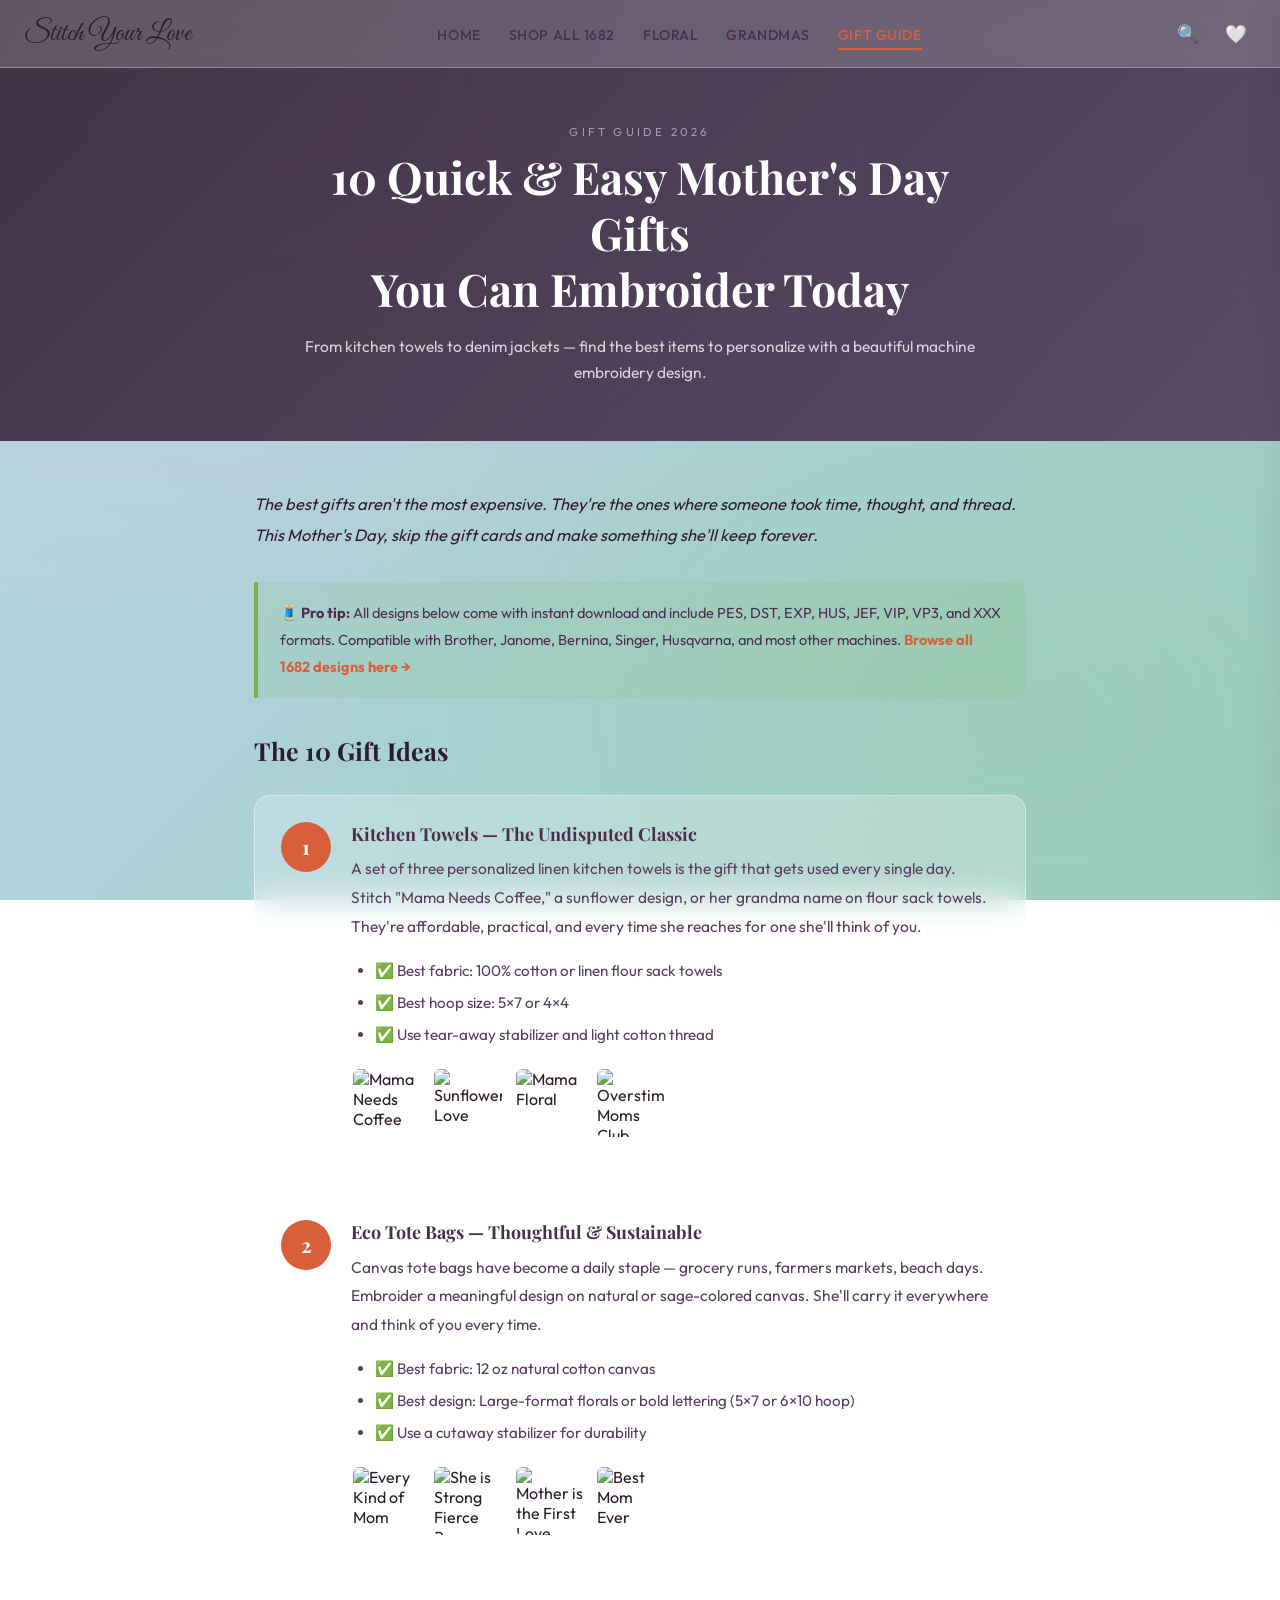
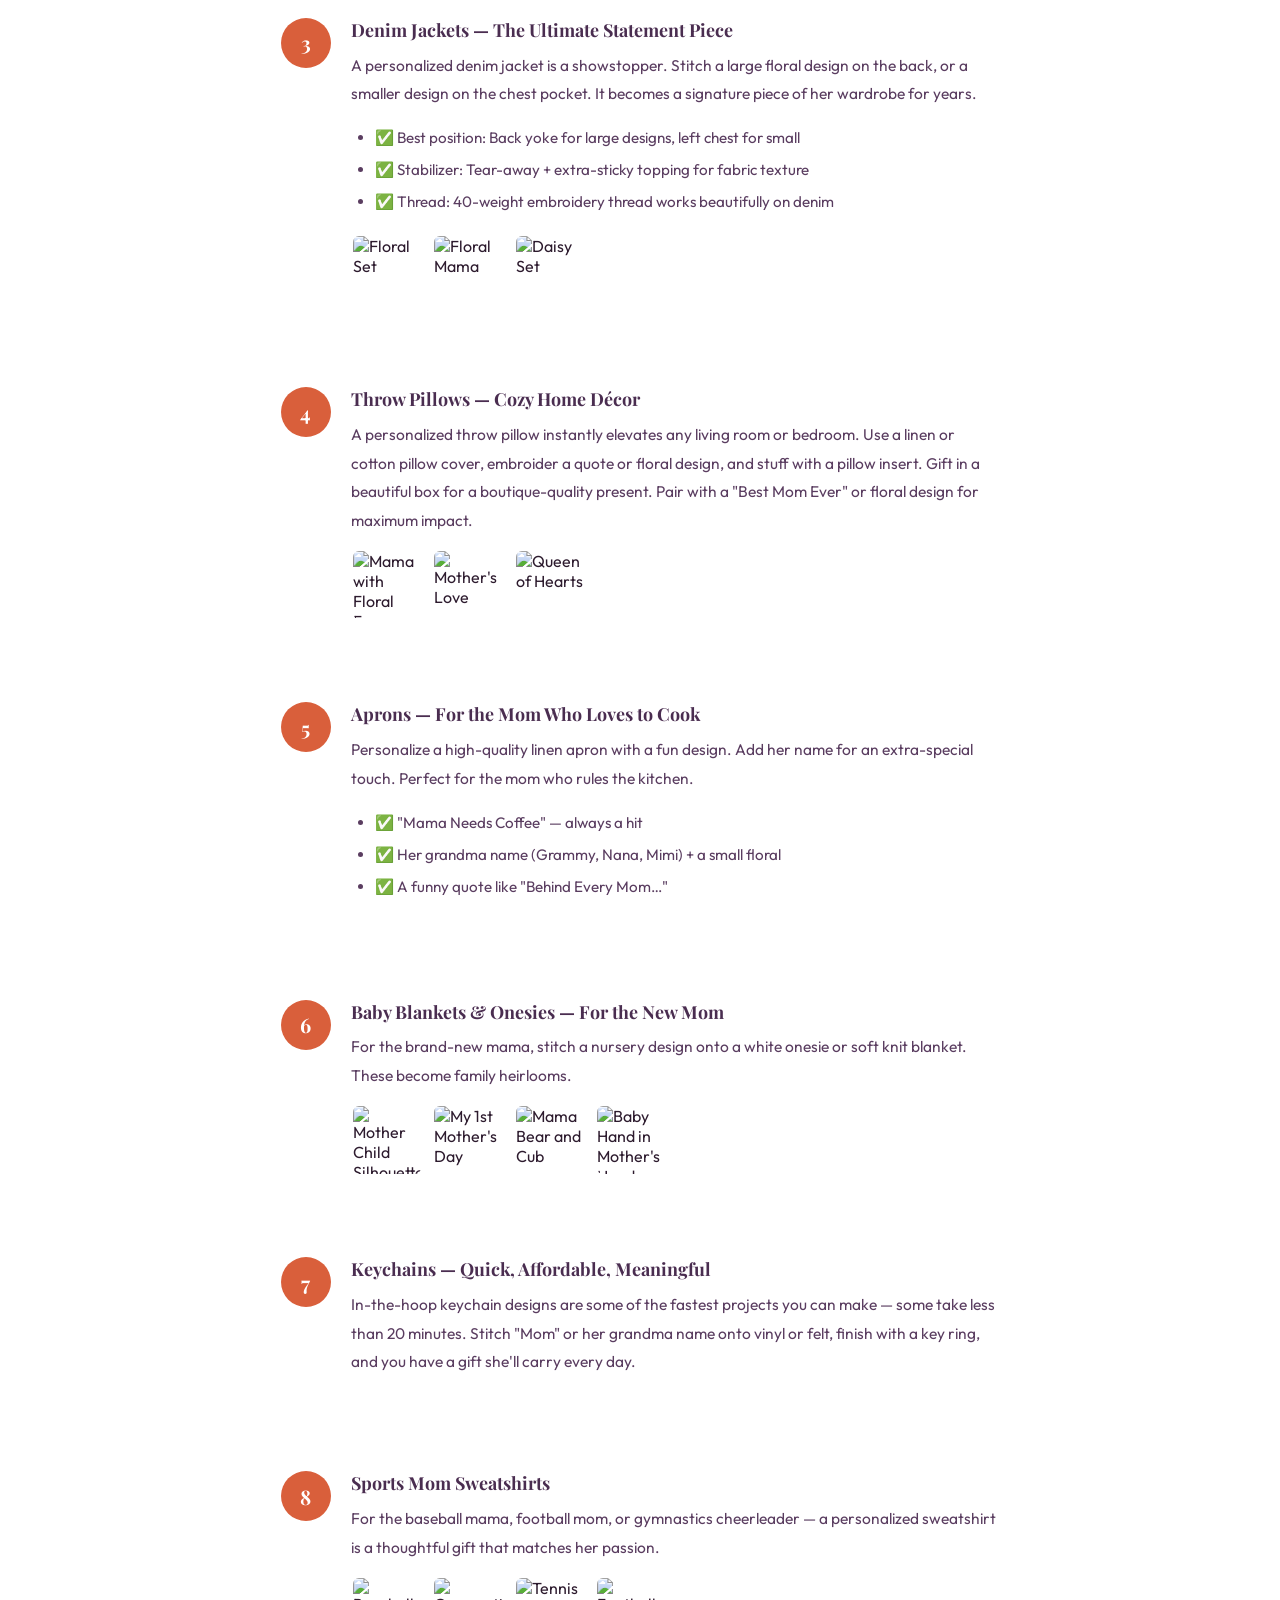
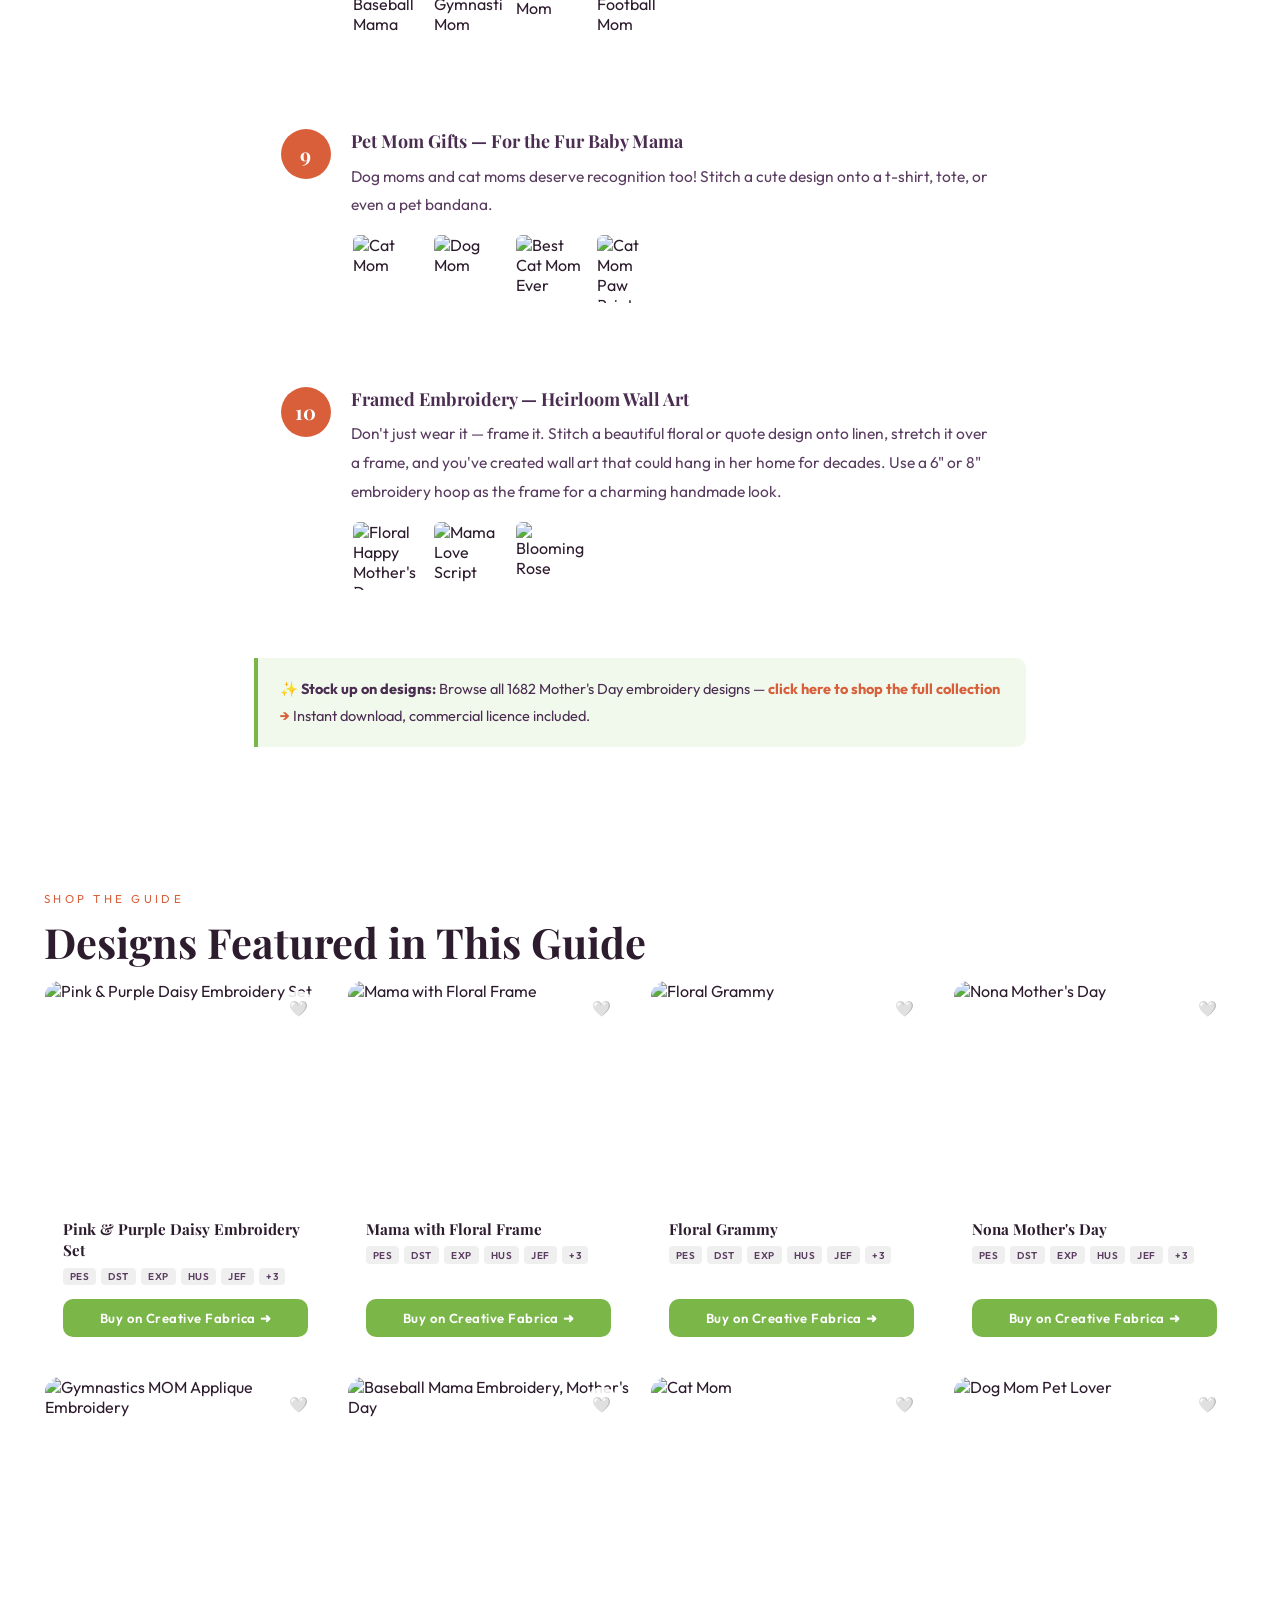
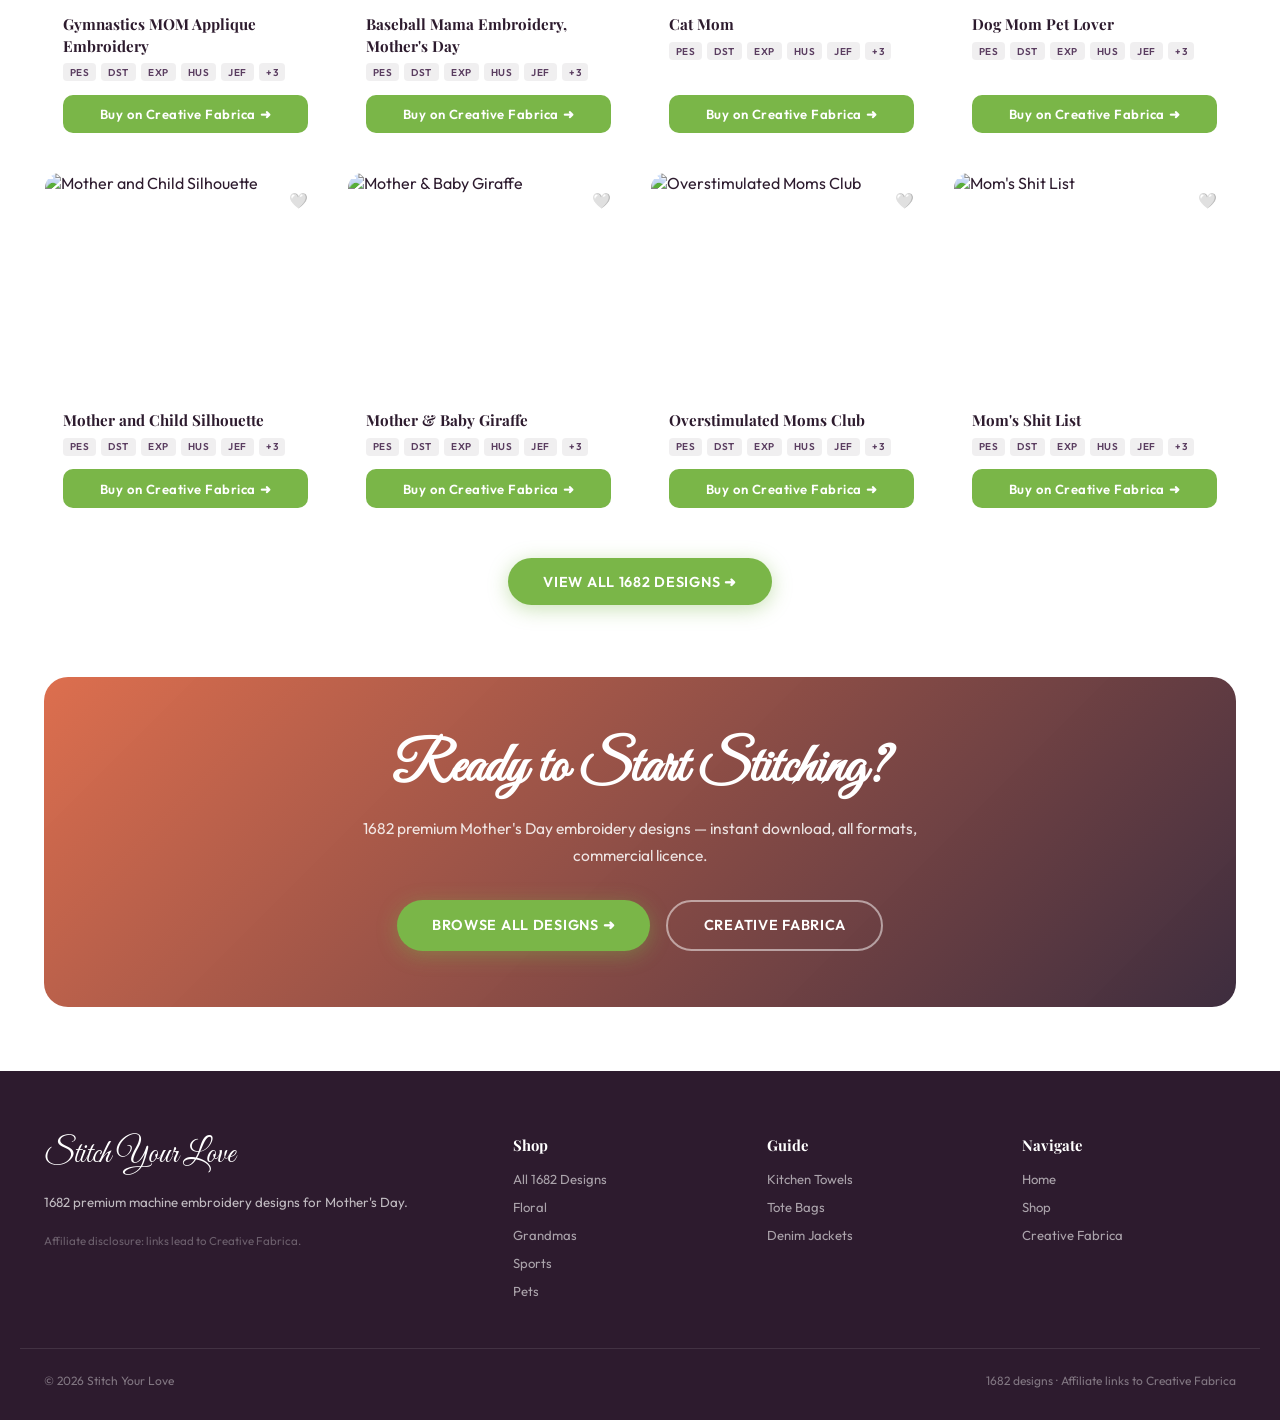
==== commit c4102496: "Add files via upload" ====
--- a/gift-guide.html
+++ b/gift-guide.html
@@ -1,483 +1,333 @@
 <!DOCTYPE html>
 <html lang="en">
 <head>
-  <meta charset="UTF-8">
-  <meta name="viewport" content="width=device-width, initial-scale=1.0">
-  <title>Gift Guide — 10 Quick Mother's Day Embroidery Ideas | Stitch Your Love</title>
-  <meta name="description" content="10 quick and easy Mother's Day embroidery gift ideas — from kitchen towels to eco totes to denim jackets. Instant download designs included.">
-  <link rel="stylesheet" href="style.css">
-  <style>
-    .guide-hero {
-      padding-top: 72px; min-height: 320px;
-      display: flex; align-items: center; justify-content: center;
-      background: linear-gradient(135deg, rgba(45,27,46,0.85), rgba(74,45,80,0.8));
-      text-align: center; color: white; position: relative; z-index: 2;
-    }
-    .guide-hero-inner { padding: 4rem 2rem; max-width: 720px; }
-    .guide-hero h1 {
-      font-family: 'Playfair Display', serif;
-      font-size: clamp(1.8rem,5vw,3.2rem);
-      line-height: 1.25; margin-bottom: 1rem;
-    }
-    .article-body {
-      max-width: 820px; margin: 0 auto;
-      padding: 3rem 2rem;
-      position: relative; z-index: 2;
-    }
-    .article-body h2 {
-      font-family: 'Playfair Display', serif;
-      font-size: 1.6rem; color: var(--plum);
-      margin: 2.5rem 0 1rem;
-    }
-    .article-body h3 {
-      font-family: 'Playfair Display', serif;
-      font-size: 1.15rem; color: var(--plum-mid);
-      margin: 1.75rem 0 0.75rem;
-    }
-    .article-body p {
-      color: var(--text-mid); line-height: 1.85;
-      font-size: 1rem; margin-bottom: 1rem;
-    }
-    .article-body ul {
-      margin: 0.75rem 0 1.25rem 1.5rem;
-      color: var(--text-mid); line-height: 2;
-    }
-    .gift-card {
-      background: var(--glass);
-      backdrop-filter: blur(16px);
-      -webkit-backdrop-filter: blur(16px);
-      border: 1px solid var(--glass-border);
-      border-radius: var(--radius);
-      padding: 1.75rem;
-      margin: 2rem 0;
-      display: flex; gap: 1.5rem; align-items: flex-start;
-    }
-    .gift-number {
-      width: 52px; height: 52px; flex-shrink: 0;
-      border-radius: 50%;
-      background: var(--persimmon); color: white;
-      display: flex; align-items: center; justify-content: center;
-      font-family: 'Playfair Display', serif;
-      font-size: 1.3rem; font-weight: 700;
-    }
-    .gift-content h3 { margin: 0 0 0.5rem; font-size: 1.1rem; color: var(--plum); }
-    .gift-content p { margin: 0 0 0.75rem; font-size: 0.92rem; }
-    .gift-designs {
-      display: flex; gap: 0.75rem; flex-wrap: wrap; margin-top: 1rem;
-    }
-    .gift-design-thumb {
-      width: 80px; height: 80px; border-radius: 10px;
-      object-fit: cover;
-      border: 2px solid var(--glass-border);
-      transition: var(--trans);
-    }
-    .gift-design-thumb:hover { transform: scale(1.08); border-color: var(--persimmon); }
-    .infobox {
-      background: rgba(122,182,72,0.12);
-      border-left: 4px solid var(--wasabi);
-      border-radius: 0 var(--radius-sm) var(--radius-sm) 0;
-      padding: 1.25rem 1.5rem;
-      margin: 1.5rem 0;
-    }
-    .infobox p { margin: 0; font-size: 0.92rem; color: var(--plum-mid); }
-    @media (max-width: 580px) {
-      .gift-card { flex-direction: column; }
-    }
-  </style>
+<meta charset="UTF-8">
+<meta name="viewport" content="width=device-width,initial-scale=1">
+<title>Gift Guide: 10 Mother's Day Embroidery Ideas | Stitch Your Love</title>
+<meta name="description" content="10 quick and easy Mother's Day embroidery gift ideas — kitchen towels, eco totes, denim jackets and more. Instant download designs included.">
+<link rel="stylesheet" href="style.css">
 </head>
 <body>
 
-<div class="stitch-line" id="stitchLine"></div>
-<div class="overlay" id="overlay"></div>
+<!-- SEARCH MODAL -->
+<div class="modal-overlay" id="search-modal">
+  <div class="modal-box" style="position:relative">
+    <button class="m-close" onclick="closeSearch()">✕</button>
+    <p style="font-family:'Playfair Display',serif;font-size:1.1rem;color:var(--plum);margin-bottom:1rem">Search designs…</p>
+    <input class="modal-search" id="search-input" type="text" placeholder="e.g. Sunflower Mom, Nana…" autocomplete="off">
+    <div id="search-results" class="modal-results"></div>
+  </div>
+</div>
+
+<!-- WISHLIST DRAWER -->
+<div class="drawer-overlay" id="drawer-ov"></div>
+<div class="drawer" id="drawer">
+  <div class="drawer-head">
+    <h3>My Wishlist 🤍</h3>
+    <button class="drawer-close" onclick="toggleDrawer()">✕</button>
+  </div>
+  <div class="drawer-items" id="drawer-items">
+    <div class="d-empty" id="drawer-empty">
+      <div style="font-size:2.5rem;margin-bottom:.75rem">🧵</div>
+      <p>Your wishlist is empty.</p>
+    </div>
+  </div>
+  <div class="drawer-foot" id="drawer-foot" style="display:none">
+    <a href="https://www.creativefabrica.com/search/ref/20531415/?query=mother&type=Embroidery" target="_blank" rel="noopener" class="btn btn-red" style="display:block;text-align:center">Shop on Creative Fabrica ➜</a>
+  </div>
+</div>
 
 <!-- NAVBAR -->
 <nav class="navbar" id="navbar">
   <a href="index.html" class="nav-logo">Stitch Your Love</a>
   <ul class="nav-links">
     <li><a href="index.html">Home</a></li>
-    <li><a href="shop.html">Shop</a></li>
-    <li><a href="shop.html#categories">Categories</a></li>
-    <li><a href="gift-guide.html" style="color:var(--persimmon);">Gift Guide</a></li>
+    <li><a href="shop.html">Shop All 1682</a></li>
+    <li><a href="shop.html?cat=floral">Floral</a></li>
+    <li><a href="shop.html?cat=grandma">Grandmas</a></li>
+    <li><a href="gift-guide.html" class="active">Gift Guide</a></li>
   </ul>
-  <div class="nav-icons">
-    <div class="nav-wishlist">
-      <button class="nav-icon-btn" onclick="toggleWishlist()">🤍</button>
-      <span class="wishlist-count" id="wishlistCount">0</span>
-    </div>
-    <button class="mobile-menu-btn" onclick="toggleMobileMenu()">☰</button>
+  <div class="nav-right">
+    <button class="nav-btn" onclick="openSearch()">🔍</button>
+    <button class="nav-btn" onclick="toggleDrawer()">
+      🤍<span class="badge" id="wl-badge">0</span>
+    </button>
+    <button class="hamburger" onclick="toggleMobile()"><span></span><span></span><span></span></button>
   </div>
 </nav>
+<div class="mobile-nav" id="mobile-nav">
+  <a href="index.html" onclick="toggleMobile()">🏠 Home</a>
+  <a href="shop.html" onclick="toggleMobile()">🛍 Shop All 1682</a>
+  <a href="shop.html?cat=floral" onclick="toggleMobile()">🌸 Floral</a>
+  <a href="shop.html?cat=grandma" onclick="toggleMobile()">💛 Grandmas</a>
+  <a href="gift-guide.html" onclick="toggleMobile()">🎁 Gift Guide</a>
+</div>
 
 <!-- HERO -->
 <div class="guide-hero">
   <div class="guide-hero-inner">
-    <p style="font-size:0.75rem; letter-spacing:0.3em; text-transform:uppercase; color:rgba(255,255,255,0.55); margin-bottom:0.75rem;">Gift Guide 2026</p>
-    <h1>10 Quick &amp; Easy Mother's Day Gifts<br>You Can Embroider Today</h1>
-    <p style="font-size:1rem; color:rgba(255,255,255,0.8); margin-top:1rem; line-height:1.7;">From kitchen towels to eco totes to denim jackets — discover the best everyday items to personalize with a beautiful machine embroidery design. She'll treasure it forever.</p>
+    <p style="font-size:.72rem;letter-spacing:.28em;text-transform:uppercase;color:rgba(255,255,255,.5);margin-bottom:.6rem">Gift Guide 2026</p>
+    <h1>10 Quick & Easy Mother's Day Gifts<br>You Can Embroider Today</h1>
+    <p style="color:rgba(255,255,255,.78);margin-top:1rem;line-height:1.7;font-size:.97rem">From kitchen towels to denim jackets — find the best items to personalize with a beautiful machine embroidery design.</p>
   </div>
 </div>
 
-<!-- ARTICLE BODY -->
-<article class="article-body">
-
-  <p style="font-size:1.05rem; color:var(--plum); font-style:italic; margin-bottom:2rem;">
-    The best gifts aren't the most expensive ones. They're the ones where someone took time, thought, and thread. This Mother's Day, skip the gift cards and make something she'll keep forever.
-  </p>
-
-  <div class="infobox">
-    <p>🧵 <strong>Pro tip:</strong> All designs on this page come with instant download and include PES, DST, EXP, HUS, JEF, VIP, VP3, and XXX formats — compatible with Brother, Janome, Bernina, Singer, Husqvarna, and most other machines. Stock up on Mother's Day designs here: <a href="https://www.creativefabrica.com/search/ref/20531415/?query=mother&type=Embroidery" target="_blank" style="color:var(--persimmon);">Browse the full collection →</a></p>
-  </div>
-
-  <h2>The Gift Ideas</h2>
+<!-- ARTICLE -->
+<article class="article" style="position:relative;z-index:2">
+
+  <p style="font-size:1.03rem;color:var(--plum);font-style:italic;margin-bottom:2rem">The best gifts aren't the most expensive. They're the ones where someone took time, thought, and thread. This Mother's Day, skip the gift cards and make something she'll keep forever.</p>
+
+  <div class="tip-box">
+    <p>🧵 <strong>Pro tip:</strong> All designs below come with instant download and include PES, DST, EXP, HUS, JEF, VIP, VP3, and XXX formats. Compatible with Brother, Janome, Bernina, Singer, Husqvarna, and most other machines. <a href="https://www.creativefabrica.com/search/ref/20531415/?query=mother&type=Embroidery" target="_blank" rel="noopener" style="color:var(--persimmon);font-weight:700">Browse all 1682 designs here →</a></p>
+  </div>
+
+  <h2>The 10 Gift Ideas</h2>
 
   <!-- 1 -->
-  <div class="gift-card reveal" id="towels">
-    <div class="gift-number">1</div>
-    <div class="gift-content">
-      <h3>Kitchen Towels — The Undisputed Classic</h3>
+  <div class="gift-item rev" id="towels">
+    <div class="gift-num">1</div>
+    <div>
+      <h3 style="margin-top:0">Kitchen Towels — The Undisputed Classic</h3>
       <p>A set of three personalized linen kitchen towels is the gift that gets used every single day. Stitch "Mama Needs Coffee," a sunflower design, or her grandma name on flour sack towels. They're affordable, practical, and every time she reaches for one she'll think of you.</p>
       <ul>
         <li>✅ Best fabric: 100% cotton or linen flour sack towels</li>
         <li>✅ Best hoop size: 5×7 or 4×4</li>
-        <li>✅ Tip: Use a tear-away stabilizer and a light cotton thread</li>
-      </ul>
-      <div class="gift-designs">
-        <a href="https://www.creativefabrica.com/product/mama-needs-coffee-754/ref/20531415/" target="_blank">
-          <img class="gift-design-thumb" src="https://www.creativefabrica.com/wp-content/uploads/2024/06/07/Mama-Needs-Coffee-Embroidery-99184152-1.jpg" alt="Mama Needs Coffee" title="Shop: Mama Needs Coffee">
-        </a>
-        <a href="https://www.creativefabrica.com/product/sunflower-love-4/ref/20531415/" target="_blank">
-          <img class="gift-design-thumb" src="https://www.creativefabrica.com/wp-content/uploads/2021/05/10/Sunflower-Love-Embroidery-11877574-1.jpg" alt="Sunflower Love" title="Shop: Sunflower Love">
-        </a>
-        <a href="https://www.creativefabrica.com/product/mama-floral-mothers-day/ref/20531415/" target="_blank">
-          <img class="gift-design-thumb" src="https://www.creativefabrica.com/wp-content/uploads/2024/06/06/Mama-Floral-Mothers-Day-Embroidery-99148302-1.jpg" alt="Mama Floral" title="Shop: Mama Floral">
-        </a>
+        <li>✅ Use tear-away stabilizer and light cotton thread</li>
+      </ul>
+      <div class="gift-imgs">
+        <a href="https://www.creativefabrica.com/product/mama-needs-coffee-754/ref/20531415/" target="_blank"><img class="gift-img" src="https://www.creativefabrica.com/wp-content/uploads/2024/06/07/Mama-Needs-Coffee-Embroidery-99184152-1.jpg" alt="Mama Needs Coffee"></a>
+        <a href="https://www.creativefabrica.com/product/sunflower-love-4/ref/20531415/" target="_blank"><img class="gift-img" src="https://www.creativefabrica.com/wp-content/uploads/2021/05/10/Sunflower-Love-Embroidery-11877574-1.jpg" alt="Sunflower Love"></a>
+        <a href="https://www.creativefabrica.com/product/mama-floral-mothers-day/ref/20531415/" target="_blank"><img class="gift-img" src="https://www.creativefabrica.com/wp-content/uploads/2024/06/06/Mama-Floral-Mothers-Day-Embroidery-99148302-1.jpg" alt="Mama Floral"></a>
+        <a href="https://www.creativefabrica.com/product/overstimulated-moms-club-27/ref/20531415/" target="_blank"><img class="gift-img" src="https://www.creativefabrica.com/wp-content/uploads/2024/05/23/Overstimulated-Moms-Club-Embroidery-98224389-1.jpg" alt="Overstimulated Moms Club"></a>
       </div>
     </div>
   </div>
 
   <!-- 2 -->
-  <div class="gift-card reveal" id="totes">
-    <div class="gift-number">2</div>
-    <div class="gift-content">
-      <h3>Eco Tote Bags — Thoughtful &amp; Sustainable</h3>
-      <p>Canvas tote bags have become a daily staple — grocery runs, farmers markets, beach days. Embroider a meaningful design and you've created a gift she'll carry everywhere. Choose a natural or sage-colored canvas for a modern, elevated look.</p>
+  <div class="gift-item rev" id="totes">
+    <div class="gift-num">2</div>
+    <div>
+      <h3 style="margin-top:0">Eco Tote Bags — Thoughtful & Sustainable</h3>
+      <p>Canvas tote bags have become a daily staple — grocery runs, farmers markets, beach days. Embroider a meaningful design on natural or sage-colored canvas. She'll carry it everywhere and think of you every time.</p>
       <ul>
         <li>✅ Best fabric: 12 oz natural cotton canvas</li>
         <li>✅ Best design: Large-format florals or bold lettering (5×7 or 6×10 hoop)</li>
-        <li>✅ Tip: Use a cutaway stabilizer for durability</li>
-      </ul>
-      <div class="gift-designs">
-        <a href="https://www.creativefabrica.com/product/every-kind-of-mom/ref/20531415/" target="_blank">
-          <img class="gift-design-thumb" src="https://www.creativefabrica.com/wp-content/uploads/2024/04/04/Every-Kind-of-Mom-Embroidery-94874736-1.png" alt="Every Kind of Mom">
-        </a>
-        <a href="https://www.creativefabrica.com/product/she-is-strong-fierce-brave-2/ref/20531415/" target="_blank">
-          <img class="gift-design-thumb" src="https://www.creativefabrica.com/wp-content/uploads/2023/04/27/She-is-Strong-Fierce-Brave-Embroidery-68199827-1.jpg" alt="She is Strong Fierce Brave">
-        </a>
-        <a href="https://www.creativefabrica.com/product/mother-is-the-first-love/ref/20531415/" target="_blank">
-          <img class="gift-design-thumb" src="https://www.creativefabrica.com/wp-content/uploads/2025/05/07/Mother-is-the-First-Love-Embroidery-121487231-1.png" alt="Mother is the First Love">
-        </a>
+        <li>✅ Use a cutaway stabilizer for durability</li>
+      </ul>
+      <div class="gift-imgs">
+        <a href="https://www.creativefabrica.com/product/every-kind-of-mom/ref/20531415/" target="_blank"><img class="gift-img" src="https://www.creativefabrica.com/wp-content/uploads/2024/04/04/Every-Kind-of-Mom-Embroidery-94874736-1.png" alt="Every Kind of Mom"></a>
+        <a href="https://www.creativefabrica.com/product/she-is-strong-fierce-brave-2/ref/20531415/" target="_blank"><img class="gift-img" src="https://www.creativefabrica.com/wp-content/uploads/2023/04/27/She-is-Strong-Fierce-Brave-Embroidery-68199827-1.jpg" alt="She is Strong Fierce Brave"></a>
+        <a href="https://www.creativefabrica.com/product/mother-is-the-first-love/ref/20531415/" target="_blank"><img class="gift-img" src="https://www.creativefabrica.com/wp-content/uploads/2025/05/07/Mother-is-the-First-Love-Embroidery-121487231-1.png" alt="Mother is the First Love"></a>
+        <a href="https://www.creativefabrica.com/product/best-mom-ever-1300/ref/20531415/" target="_blank"><img class="gift-img" src="https://www.creativefabrica.com/wp-content/uploads/2023/04/04/Best-Mom-Ever-Embroidery-66164798-1-1.jpg" alt="Best Mom Ever"></a>
       </div>
     </div>
   </div>
 
   <!-- 3 -->
-  <div class="gift-card reveal" id="apparel">
-    <div class="gift-number">3</div>
-    <div class="gift-content">
-      <h3>Denim Jackets — The Ultimate Statement Piece</h3>
-      <p>A personalized denim jacket is a showstopper. Stitch a large floral design on the back, or add a smaller design to the chest pocket area. It's a gift that becomes a signature piece of her wardrobe for years.</p>
+  <div class="gift-item rev" id="apparel">
+    <div class="gift-num">3</div>
+    <div>
+      <h3 style="margin-top:0">Denim Jackets — The Ultimate Statement Piece</h3>
+      <p>A personalized denim jacket is a showstopper. Stitch a large floral design on the back, or a smaller design on the chest pocket. It becomes a signature piece of her wardrobe for years.</p>
       <ul>
         <li>✅ Best position: Back yoke for large designs, left chest for small</li>
         <li>✅ Stabilizer: Tear-away + extra-sticky topping for fabric texture</li>
         <li>✅ Thread: 40-weight embroidery thread works beautifully on denim</li>
       </ul>
-      <div class="gift-designs">
-        <a href="https://www.creativefabrica.com/product/mothers-day-floral-embroidery-designs/ref/20531415/" target="_blank">
-          <img class="gift-design-thumb" src="https://www.creativefabrica.com/wp-content/uploads/2025/03/30/Mothers-Day-Floral-Embroidery-Designs-Embroidery-119037309-1.jpg" alt="Floral Set">
-        </a>
-        <a href="https://www.creativefabrica.com/product/mama-floral-7/ref/20531415/" target="_blank">
-          <img class="gift-design-thumb" src="https://www.creativefabrica.com/wp-content/uploads/2023/04/14/Floral-Mama-Embroidery-67164090-1.png" alt="Floral Mama">
-        </a>
-        <a href="https://www.creativefabrica.com/product/pink-purple-daisy-embroidery-set/ref/20531415/" target="_blank">
-          <img class="gift-design-thumb" src="https://www.creativefabrica.com/wp-content/uploads/2025/09/14/Pink-Purple-Daisy-Embroidery-Set-Embroidery-130729541-1.jpg" alt="Daisy Set">
-        </a>
+      <div class="gift-imgs">
+        <a href="https://www.creativefabrica.com/product/mothers-day-floral-embroidery-designs/ref/20531415/" target="_blank"><img class="gift-img" src="https://www.creativefabrica.com/wp-content/uploads/2025/03/30/Mothers-Day-Floral-Embroidery-Designs-Embroidery-119037309-1.jpg" alt="Floral Set"></a>
+        <a href="https://www.creativefabrica.com/product/floral-mama-7/ref/20531415/" target="_blank"><img class="gift-img" src="https://www.creativefabrica.com/wp-content/uploads/2023/04/14/Floral-Mama-Embroidery-67164090-1.png" alt="Floral Mama"></a>
+        <a href="https://www.creativefabrica.com/product/pink-purple-daisy-embroidery-set/ref/20531415/" target="_blank"><img class="gift-img" src="https://www.creativefabrica.com/wp-content/uploads/2025/09/14/Pink-Purple-Daisy-Embroidery-Set-Embroidery-130729541-1.jpg" alt="Daisy Set"></a>
       </div>
     </div>
   </div>
 
   <!-- 4 -->
-  <div class="gift-card reveal">
-    <div class="gift-number">4</div>
-    <div class="gift-content">
-      <h3>Throw Pillows — Cozy Home Décor</h3>
-      <p>A personalized throw pillow instantly elevates any living room or bedroom. Use a linen or cotton pillow cover, embroider a quote or floral design, and stuff with a pillow insert. Gift in a beautiful box for a boutique-quality present.</p>
+  <div class="gift-item rev">
+    <div class="gift-num">4</div>
+    <div>
+      <h3 style="margin-top:0">Throw Pillows — Cozy Home Décor</h3>
+      <p>A personalized throw pillow instantly elevates any living room or bedroom. Use a linen or cotton pillow cover, embroider a quote or floral design, and stuff with a pillow insert. Gift in a beautiful box for a boutique-quality present. Pair with a "Best Mom Ever" or floral design for maximum impact.</p>
+      <div class="gift-imgs">
+        <a href="https://www.creativefabrica.com/product/mama-with-floral-frame/ref/20531415/" target="_blank"><img class="gift-img" src="https://www.creativefabrica.com/wp-content/uploads/2023/11/29/Mama-with-Floral-Frame-Embroidery-85290125-1.jpg" alt="Mama with Floral Frame"></a>
+        <a href="https://www.creativefabrica.com/product/mothers-love-20/ref/20531415/" target="_blank"><img class="gift-img" src="https://www.creativefabrica.com/wp-content/uploads/2024/04/04/Mothers-Love-Embroidery-94874607-1.png" alt="Mother's Love"></a>
+        <a href="https://www.creativefabrica.com/product/queen-of-hearts-a-mothers-day-tribute-9/ref/20531415/" target="_blank"><img class="gift-img" src="https://www.creativefabrica.com/wp-content/uploads/2024/05/14/Queen-of-Hearts-a-Mothers-Day-Tribute-Embroidery-97562281-1.png" alt="Queen of Hearts"></a>
+      </div>
     </div>
   </div>
 
   <!-- 5 -->
-  <div class="gift-card reveal">
-    <div class="gift-number">5</div>
-    <div class="gift-content">
-      <h3>Aprons — For the Mom Who Loves to Cook</h3>
-      <p>Personalize a high-quality linen apron with "World's Best Cook," her grandma name, or a fun design like "Mama Needs Coffee." Add her name for an extra-special touch. Perfect for the mom who rules the kitchen.</p>
+  <div class="gift-item rev">
+    <div class="gift-num">5</div>
+    <div>
+      <h3 style="margin-top:0">Aprons — For the Mom Who Loves to Cook</h3>
+      <p>Personalize a high-quality linen apron with a fun design. Add her name for an extra-special touch. Perfect for the mom who rules the kitchen.</p>
+      <ul>
+        <li>✅ "Mama Needs Coffee" — always a hit</li>
+        <li>✅ Her grandma name (Grammy, Nana, Mimi) + a small floral</li>
+        <li>✅ A funny quote like "Behind Every Mom…"</li>
+      </ul>
     </div>
   </div>
 
   <!-- 6 -->
-  <div class="gift-card reveal">
-    <div class="gift-number">6</div>
-    <div class="gift-content">
-      <h3>Baby Blankets &amp; Onesies — For the New Mom</h3>
-      <p>For the brand-new mama, stitch a nursery design onto a white onesie or a soft knit blanket. The "Mother and Child Silhouette" or "My 1st Mother's Day" designs are perfect for this. These become family heirlooms.</p>
-      <div class="gift-designs">
-        <a href="https://www.creativefabrica.com/product/mother-and-child-silhouette-7/ref/20531415/" target="_blank">
-          <img class="gift-design-thumb" src="https://www.creativefabrica.com/wp-content/uploads/2025/04/14/Mother-and-Child-Silhouette-Embroidery-119883228-1.png" alt="Mother Child Silhouette">
-        </a>
-        <a href="https://www.creativefabrica.com/product/my-1st-mothers-day-52/ref/20531415/" target="_blank">
-          <img class="gift-design-thumb" src="https://www.creativefabrica.com/wp-content/uploads/2022/04/19/My-1st-Mothers-Day-Embroidery-29267164-1.jpg" alt="My 1st Mothers Day">
-        </a>
-        <a href="https://www.creativefabrica.com/product/mama-bear-and-cub-embroidery-design/ref/20531415/" target="_blank">
-          <img class="gift-design-thumb" src="https://www.creativefabrica.com/wp-content/uploads/2025/10/10/Mama-Bear-and-Cub-Embroidery-Design-Embroidery-132780154-1.jpg" alt="Mama Bear and Cub">
-        </a>
+  <div class="gift-item rev">
+    <div class="gift-num">6</div>
+    <div>
+      <h3 style="margin-top:0">Baby Blankets & Onesies — For the New Mom</h3>
+      <p>For the brand-new mama, stitch a nursery design onto a white onesie or soft knit blanket. These become family heirlooms.</p>
+      <div class="gift-imgs">
+        <a href="https://www.creativefabrica.com/product/mother-and-child-silhouette-7/ref/20531415/" target="_blank"><img class="gift-img" src="https://www.creativefabrica.com/wp-content/uploads/2025/04/14/Mother-and-Child-Silhouette-Embroidery-119883228-1.png" alt="Mother Child Silhouette"></a>
+        <a href="https://www.creativefabrica.com/product/my-1st-mothers-day-52/ref/20531415/" target="_blank"><img class="gift-img" src="https://www.creativefabrica.com/wp-content/uploads/2022/04/19/My-1st-Mothers-Day-Embroidery-29267164-1.jpg" alt="My 1st Mother's Day"></a>
+        <a href="https://www.creativefabrica.com/product/mama-bear-and-cub-embroidery-design/ref/20531415/" target="_blank"><img class="gift-img" src="https://www.creativefabrica.com/wp-content/uploads/2025/10/10/Mama-Bear-and-Cub-Embroidery-Design-Embroidery-132780154-1.jpg" alt="Mama Bear and Cub"></a>
+        <a href="https://www.creativefabrica.com/product/baby-hand-in-mothers-hand/ref/20531415/" target="_blank"><img class="gift-img" src="https://www.creativefabrica.com/wp-content/uploads/2025/06/16/Baby-Hand-in-Mothers-Hand-Embroidery-124194226-1.jpg" alt="Baby Hand in Mother's Hand"></a>
       </div>
     </div>
   </div>
 
   <!-- 7 -->
-  <div class="gift-card reveal">
-    <div class="gift-number">7</div>
-    <div class="gift-content">
-      <h3>Keychains — Quick, Affordable, Meaningful</h3>
+  <div class="gift-item rev">
+    <div class="gift-num">7</div>
+    <div>
+      <h3 style="margin-top:0">Keychains — Quick, Affordable, Meaningful</h3>
       <p>In-the-hoop keychain designs are some of the fastest projects you can make — some take less than 20 minutes. Stitch "Mom" or her grandma name onto vinyl or felt, finish with a key ring, and you have a gift she'll carry every day.</p>
     </div>
   </div>
 
   <!-- 8 -->
-  <div class="gift-card reveal">
-    <div class="gift-number">8</div>
-    <div class="gift-content">
-      <h3>Sports Mom Sweatshirts</h3>
-      <p>For the baseball mama, football mom, or gymnastics cheerleader — a personalized sweatshirt with a sporty embroidery design is a thoughtful gift that matches her passion. Stitch it on a crewneck or hoodie in team colors.</p>
-      <div class="gift-designs">
-        <a href="https://www.creativefabrica.com/product/baseball-mama-embroidery-mothers-day-2/ref/20531415/" target="_blank">
-          <img class="gift-design-thumb" src="https://www.creativefabrica.com/wp-content/uploads/2025/04/14/Baseball-Mama-Embroidery-Mothers-Day-Embroidery-119879372-1.jpg" alt="Baseball Mama">
-        </a>
-        <a href="https://www.creativefabrica.com/product/gymnastics-mom-applique-embroidery/ref/20531415/" target="_blank">
-          <img class="gift-design-thumb" src="https://www.creativefabrica.com/wp-content/uploads/2024/07/04/Gymnastics-MOM-Applique-Embroidery-Embroidery-101076943-1.jpg" alt="Gymnastics Mom">
-        </a>
-        <a href="https://www.creativefabrica.com/product/tennis-mom-18/ref/20531415/" target="_blank">
-          <img class="gift-design-thumb" src="https://www.creativefabrica.com/wp-content/uploads/2022/04/29/Tennis-Mom-Embroidery-29795310-1.jpg" alt="Tennis Mom">
-        </a>
+  <div class="gift-item rev">
+    <div class="gift-num">8</div>
+    <div>
+      <h3 style="margin-top:0">Sports Mom Sweatshirts</h3>
+      <p>For the baseball mama, football mom, or gymnastics cheerleader — a personalized sweatshirt is a thoughtful gift that matches her passion.</p>
+      <div class="gift-imgs">
+        <a href="https://www.creativefabrica.com/product/baseball-mama-embroidery-mothers-day-2/ref/20531415/" target="_blank"><img class="gift-img" src="https://www.creativefabrica.com/wp-content/uploads/2025/04/14/Baseball-Mama-Embroidery-Mothers-Day-Embroidery-119879372-1.jpg" alt="Baseball Mama"></a>
+        <a href="https://www.creativefabrica.com/product/gymnastics-mom-applique-embroidery/ref/20531415/" target="_blank"><img class="gift-img" src="https://www.creativefabrica.com/wp-content/uploads/2024/07/04/Gymnastics-MOM-Applique-Embroidery-Embroidery-101076943-1.jpg" alt="Gymnastics Mom"></a>
+        <a href="https://www.creativefabrica.com/product/tennis-mom-18/ref/20531415/" target="_blank"><img class="gift-img" src="https://www.creativefabrica.com/wp-content/uploads/2022/04/29/Tennis-Mom-Embroidery-29795310-1.jpg" alt="Tennis Mom"></a>
+        <a href="https://www.creativefabrica.com/product/mothers-day-gift-football-mom-ith/ref/20531415/" target="_blank"><img class="gift-img" src="https://www.creativefabrica.com/wp-content/uploads/2023/05/13/Mothers-Day-Gift-Football-Mom-ITH-Embroidery-69547994-1.png" alt="Football Mom"></a>
       </div>
     </div>
   </div>
 
   <!-- 9 -->
-  <div class="gift-card reveal">
-    <div class="gift-number">9</div>
-    <div class="gift-content">
-      <h3>Pet Mom Gifts — For the Fur Baby Mama</h3>
-      <p>Dog moms and cat moms deserve recognition too! Stitch a cute "Cat Mom" or "Dog Mom" design onto a t-shirt, tote, or even a pet bandana. Combine with a treat subscription for a gift that's both thoughtful and fun.</p>
-      <div class="gift-designs">
-        <a href="https://www.creativefabrica.com/product/cat-mom-85/ref/20531415/" target="_blank">
-          <img class="gift-design-thumb" src="https://www.creativefabrica.com/wp-content/uploads/2023/05/11/Cat-Mom-Embroidery-69381344-1.jpg" alt="Cat Mom">
-        </a>
-        <a href="https://www.creativefabrica.com/product/dog-mom-pet-lover/ref/20531415/" target="_blank">
-          <img class="gift-design-thumb" src="https://www.creativefabrica.com/wp-content/uploads/2026/03/02/Dog-Mom-Pet-Lover-Embroidery-143707847-1.jpg" alt="Dog Mom">
-        </a>
-        <a href="https://www.creativefabrica.com/product/cute-cat-mom-paw-print/ref/20531415/" target="_blank">
-          <img class="gift-design-thumb" src="https://www.creativefabrica.com/wp-content/uploads/2026/02/23/Cute-Cat-Mom-Paw-Print-Embroidery-143072049-1.jpg" alt="Cute Cat Mom Paw Print">
-        </a>
+  <div class="gift-item rev">
+    <div class="gift-num">9</div>
+    <div>
+      <h3 style="margin-top:0">Pet Mom Gifts — For the Fur Baby Mama</h3>
+      <p>Dog moms and cat moms deserve recognition too! Stitch a cute design onto a t-shirt, tote, or even a pet bandana.</p>
+      <div class="gift-imgs">
+        <a href="https://www.creativefabrica.com/product/cat-mom-85/ref/20531415/" target="_blank"><img class="gift-img" src="https://www.creativefabrica.com/wp-content/uploads/2023/05/11/Cat-Mom-Embroidery-69381344-1.jpg" alt="Cat Mom"></a>
+        <a href="https://www.creativefabrica.com/product/dog-mom-pet-lover/ref/20531415/" target="_blank"><img class="gift-img" src="https://www.creativefabrica.com/wp-content/uploads/2026/03/02/Dog-Mom-Pet-Lover-Embroidery-143707847-1.jpg" alt="Dog Mom"></a>
+        <a href="https://www.creativefabrica.com/product/best-cat-mom-ever-cat-lover-quote/ref/20531415/" target="_blank"><img class="gift-img" src="https://www.creativefabrica.com/wp-content/uploads/2026/03/02/Best-Cat-Mom-Ever-Cat-Lover-Quote-Embroidery-143706980-1.jpg" alt="Best Cat Mom Ever"></a>
+        <a href="https://www.creativefabrica.com/product/cute-cat-mom-paw-print/ref/20531415/" target="_blank"><img class="gift-img" src="https://www.creativefabrica.com/wp-content/uploads/2026/02/23/Cute-Cat-Mom-Paw-Print-Embroidery-143072049-1.jpg" alt="Cat Mom Paw Print"></a>
       </div>
     </div>
   </div>
 
   <!-- 10 -->
-  <div class="gift-card reveal">
-    <div class="gift-number">10</div>
-    <div class="gift-content">
-      <h3>Framed Embroidery — Heirloom Wall Art</h3>
-      <p>Don't just wear it — frame it. Stitch a beautiful floral or quote design onto linen, stretch it over a frame, and you've created a piece of wall art that could hang in her home for decades. Use a 6" or 8" embroidery hoop as the frame for a charming, handmade look.</p>
-    </div>
-  </div>
-
-  <div class="infobox" style="margin-top:2.5rem;">
-    <p>✨ <strong>Stock up on Mother's Day designs:</strong> Browse the full collection on Creative Fabrica — <a href="https://www.creativefabrica.com/search/ref/20531415/?query=mother&type=Embroidery" target="_blank" style="color:var(--persimmon);">click here to shop hundreds of designs</a> with instant download and commercial license. New designs added every week!</p>
-  </div>
-
+  <div class="gift-item rev">
+    <div class="gift-num">10</div>
+    <div>
+      <h3 style="margin-top:0">Framed Embroidery — Heirloom Wall Art</h3>
+      <p>Don't just wear it — frame it. Stitch a beautiful floral or quote design onto linen, stretch it over a frame, and you've created wall art that could hang in her home for decades. Use a 6" or 8" embroidery hoop as the frame for a charming handmade look.</p>
+      <div class="gift-imgs">
+        <a href="https://www.creativefabrica.com/product/floral-happy-mothers-day/ref/20531415/" target="_blank"><img class="gift-img" src="https://www.creativefabrica.com/wp-content/uploads/2021/04/15/Floral-Happy-Mothers-Day-Embroidery-10873565-1.jpg" alt="Floral Happy Mother's Day"></a>
+        <a href="https://www.creativefabrica.com/product/mama-love-script/ref/20531415/" target="_blank"><img class="gift-img" src="https://www.creativefabrica.com/wp-content/uploads/2025/03/25/Mama-Love-Script-Embroidery-118742813-1.jpg" alt="Mama Love Script"></a>
+        <a href="https://www.creativefabrica.com/product/blooming-rose-embroidery-design/ref/20531415/" target="_blank"><img class="gift-img" src="https://www.creativefabrica.com/wp-content/uploads/2025/09/14/Blooming-Rose-Embroidery-Design-Embroidery-130730152-1.jpg" alt="Blooming Rose"></a>
+      </div>
+    </div>
+  </div>
+
+  <div class="tip-box" style="margin-top:2.5rem">
+    <p>✨ <strong>Stock up on designs:</strong> Browse all 1682 Mother's Day embroidery designs — <a href="https://www.creativefabrica.com/search/ref/20531415/?query=mother&type=Embroidery" target="_blank" rel="noopener" style="color:var(--persimmon);font-weight:700">click here to shop the full collection →</a> Instant download, commercial licence included.</p>
+  </div>
 </article>
 
-<!-- Related Products -->
-<section>
-  <div class="section-inner">
-    <span class="section-label reveal">Shop the Guide</span>
-    <h2 class="section-title reveal">Designs Featured in This Guide</h2>
-    <div class="products-grid reveal" id="featuredGrid"></div>
-    <div style="text-align:center; margin-top:2rem;" class="reveal">
-      <a href="shop.html" class="btn-primary">View All Designs ➜</a>
+<!-- FEATURED PRODUCTS FROM GUIDE -->
+<section class="section-pad" style="position:relative;z-index:2">
+  <div class="wrap">
+    <span class="sec-label rev">Shop the Guide</span>
+    <h2 class="sec-title rev">Designs Featured in This Guide</h2>
+    <div class="grid rev" id="featured-grid"></div>
+    <div style="text-align:center;margin-top:2rem" class="rev">
+      <a href="shop.html" class="btn btn-green">View All 1682 Designs ➜</a>
+    </div>
+  </div>
+</section>
+
+<!-- CTA -->
+<section style="position:relative;z-index:2;padding:0 0 4rem">
+  <div class="wrap">
+    <div class="cta-banner rev">
+      <h2>Ready to Start Stitching?</h2>
+      <p>1682 premium Mother's Day embroidery designs — instant download, all formats, commercial licence.</p>
+      <div style="display:flex;gap:1rem;justify-content:center;flex-wrap:wrap">
+        <a href="shop.html" class="btn btn-green">Browse All Designs ➜</a>
+        <a href="https://www.creativefabrica.com/search/ref/20531415/?query=mother&type=Embroidery" target="_blank" rel="noopener" class="btn btn-outline" style="color:#fff;border-color:rgba(255,255,255,.5)">Creative Fabrica</a>
+      </div>
     </div>
   </div>
 </section>
 
 <!-- FOOTER -->
 <footer>
-  <div class="footer-inner">
+  <div class="footer-grid">
     <div>
       <span class="footer-logo">Stitch Your Love</span>
-      <p class="footer-tagline">Premium machine embroidery designs for Mother's Day.</p>
-      <p style="font-size:0.75rem; color:rgba(255,255,255,0.35);">Affiliate disclosure: links lead to Creative Fabrica.</p>
-    </div>
-    <div>
-      <h4 class="footer-heading">Quick Links</h4>
-      <ul class="footer-links">
-        <li><a href="index.html">Home</a></li>
-        <li><a href="shop.html">Shop All</a></li>
-        <li><a href="gift-guide.html">Gift Guide</a></li>
-      </ul>
-    </div>
-    <div>
-      <h4 class="footer-heading">Categories</h4>
-      <ul class="footer-links">
-        <li><a href="shop.html?cat=floral">Floral &amp; Elegant</a></li>
-        <li><a href="shop.html?cat=grandma">For Grandmas</a></li>
-        <li><a href="shop.html?cat=sports">Sports Moms</a></li>
-        <li><a href="shop.html?cat=pets">Pet Moms</a></li>
-      </ul>
-    </div>
-    <div>
-      <h4 class="footer-heading">More Guides</h4>
-      <ul class="footer-links">
+      <p class="footer-tag">1682 premium machine embroidery designs for Mother's Day.</p>
+      <p style="font-size:.72rem;color:rgba(255,255,255,.3)">Affiliate disclosure: links lead to Creative Fabrica.</p>
+    </div>
+    <div>
+      <h4 class="footer-h">Shop</h4>
+      <ul class="footer-ul">
+        <li><a href="shop.html">All 1682 Designs</a></li>
+        <li><a href="shop.html?cat=floral">Floral</a></li>
+        <li><a href="shop.html?cat=grandma">Grandmas</a></li>
+        <li><a href="shop.html?cat=sports">Sports</a></li>
+        <li><a href="shop.html?cat=pets">Pets</a></li>
+      </ul>
+    </div>
+    <div>
+      <h4 class="footer-h">Guide</h4>
+      <ul class="footer-ul">
         <li><a href="gift-guide.html#towels">Kitchen Towels</a></li>
         <li><a href="gift-guide.html#totes">Tote Bags</a></li>
         <li><a href="gift-guide.html#apparel">Denim Jackets</a></li>
       </ul>
     </div>
+    <div>
+      <h4 class="footer-h">Navigate</h4>
+      <ul class="footer-ul">
+        <li><a href="index.html">Home</a></li>
+        <li><a href="shop.html">Shop</a></li>
+        <li><a href="https://www.creativefabrica.com/search/ref/20531415/?query=mother&type=Embroidery" target="_blank">Creative Fabrica</a></li>
+      </ul>
+    </div>
   </div>
   <div class="footer-bottom">
-    <span>© 2026 Stitch Your Love. All rights reserved.</span>
-    <span>Affiliate links to Creative Fabrica</span>
+    <span>© 2026 Stitch Your Love</span>
+    <span>1682 designs · Affiliate links to Creative Fabrica</span>
   </div>
 </footer>
 
-<!-- WISHLIST -->
-<div class="wishlist-drawer" id="wishlistDrawer">
-  <div class="wishlist-header">
-    <h3>My Wishlist 🤍</h3>
-    <button class="wishlist-close" onclick="toggleWishlist()">✕</button>
-  </div>
-  <div class="wishlist-items" id="wishlistItems">
-    <div class="wishlist-empty" id="wishlistEmpty">
-      <p style="font-size:2rem; margin-bottom:1rem;">🧵</p>
-      <p>Your wishlist is empty.</p>
-    </div>
-  </div>
-  <div class="wishlist-footer" id="wishlistFooter" style="display:none;">
-    <a href="https://www.creativefabrica.com/search/ref/20531415/?query=mother&type=Embroidery" target="_blank" class="btn-primary btn-persimmon" style="display:block; text-align:center;">Shop on Creative Fabrica ➜</a>
-  </div>
-</div>
-
 <script src="products.js"></script>
+<script src="shared.js"></script>
 <script>
-// Featured products from guide
-function buildFeatured() {
-  const picks = PRODUCTS.filter(p => ['floral','sports','pets','newmom'].includes(p.category)).slice(0,6);
-  const grid = document.getElementById('featuredGrid');
-  if (!grid) return;
-  grid.innerHTML = picks.map(p => {
-    const id = 'gp-' + encodeURIComponent(p.title).slice(0,18).replace(/%/g,'');
-    return `
-    <div class="product-card" data-id="${id}">
-      <div class="product-image-wrap">
-        <img src="${p.image}" alt="${p.title}" loading="lazy">
-        <button class="product-wish" onclick="toggleWish(event,this,'${id}',\`${p.title.replace(/`/g,"'")}\`,'${p.image}')">🤍</button>
-      </div>
-      <div class="product-body">
-        <h3 class="product-title">${p.title}</h3>
-        <p class="product-desc">${p.description}</p>
-        <a href="${p.affiliate}" target="_blank" rel="noopener" class="btn-buy">Buy on Creative Fabrica ➜</a>
-      </div>
-    </div>`;
-  }).join('');
-}
-buildFeatured();
-
-// Scroll
-let lastScroll = 0;
-const navbar = document.getElementById('navbar');
-window.addEventListener('scroll', () => {
-  const s = window.scrollY;
-  if (s > lastScroll && s > 120) navbar.classList.add('hidden');
-  else navbar.classList.remove('hidden');
-  if (s > 50) navbar.classList.add('scrolled');
-  else navbar.classList.remove('scrolled');
-  lastScroll = s;
-  document.querySelectorAll('.reveal:not(.visible)').forEach(el => {
-    if (el.getBoundingClientRect().top < window.innerHeight * 0.88) el.classList.add('visible');
-  });
+document.addEventListener('DOMContentLoaded',()=>{
+  const grid = document.getElementById('featured-grid');
+  if(!grid || typeof PRODUCTS==='undefined') return;
+  // Pick a nice cross-section
+  const picks = [
+    ...PRODUCTS.filter(p=>p.c==='floral').slice(0,2),
+    ...PRODUCTS.filter(p=>p.c==='grandma').slice(0,2),
+    ...PRODUCTS.filter(p=>p.c==='sports').slice(0,2),
+    ...PRODUCTS.filter(p=>p.c==='pets').slice(0,2),
+    ...PRODUCTS.filter(p=>p.c==='newmom').slice(0,2),
+    ...PRODUCTS.filter(p=>p.c==='funny').slice(0,2),
+  ];
+  grid.innerHTML = picks.map(p=>cardHTML(p,'')).join('');
+  wlRefreshUI();
 });
-// Run reveal once
-document.querySelectorAll('.reveal:not(.visible)').forEach(el => {
-  if (el.getBoundingClientRect().top < window.innerHeight * 0.88) el.classList.add('visible');
-});
-
-// Wishlist
-let wishlist = JSON.parse(localStorage.getItem('wishlist') || '[]');
-function updateWishlistUI() {
-  const count = wishlist.length;
-  const countEl = document.getElementById('wishlistCount');
-  const footer = document.getElementById('wishlistFooter');
-  const empty = document.getElementById('wishlistEmpty');
-  const items = document.getElementById('wishlistItems');
-  if (countEl) { countEl.textContent = count; countEl.classList.toggle('visible', count > 0); }
-  if (footer) footer.style.display = count > 0 ? 'block' : 'none';
-  if (empty) empty.style.display = count === 0 ? 'block' : 'none';
-  if (items) {
-    items.querySelectorAll('.wishlist-item').forEach(el => el.remove());
-    wishlist.forEach(item => {
-      const div = document.createElement('div');
-      div.className = 'wishlist-item';
-      div.innerHTML = `<img src="${item.image}" alt="${item.title}"><div class="wishlist-item-info"><div class="wishlist-item-title">${item.title}</div><button class="wishlist-item-rm" onclick="removeWish('${item.id}')">Remove</button></div>`;
-      items.appendChild(div);
-    });
-  }
-  document.querySelectorAll('.product-wish').forEach(btn => {
-    const id = btn.closest('.product-card')?.dataset?.id;
-    if (id && wishlist.find(w => w.id === id)) { btn.textContent = '❤️'; btn.classList.add('active'); }
-    else { btn.textContent = '🤍'; btn.classList.remove('active'); }
-  });
-}
-function toggleWish(e, btn, id, title, image) {
-  e.preventDefault(); e.stopPropagation();
-  const existing = wishlist.findIndex(w => w.id === id);
-  if (existing >= 0) { wishlist.splice(existing, 1); btn.textContent = '🤍'; btn.classList.remove('active'); }
-  else {
-    if (wishlist.length >= 10) { alert('Wishlist full!'); return; }
-    wishlist.push({ id, title, image });
-    btn.textContent = '❤️'; btn.classList.add('active');
-  }
-  localStorage.setItem('wishlist', JSON.stringify(wishlist));
-  updateWishlistUI();
-}
-function removeWish(id) {
-  wishlist = wishlist.filter(w => w.id !== id);
-  localStorage.setItem('wishlist', JSON.stringify(wishlist));
-  updateWishlistUI();
-}
-function toggleWishlist() {
-  document.getElementById('wishlistDrawer').classList.toggle('open');
-  document.getElementById('overlay').classList.toggle('visible');
-}
-document.getElementById('overlay').addEventListener('click', () => {
-  document.getElementById('wishlistDrawer').classList.remove('open');
-  document.getElementById('overlay').classList.remove('visible');
-});
-updateWishlistUI();
-
-function toggleMobileMenu() {
-  const links = document.querySelector('.nav-links');
-  if (links.style.display === 'flex') links.style.display = 'none';
-  else links.style.cssText = 'display:flex; flex-direction:column; position:fixed; top:72px; left:0; right:0; background:rgba(255,255,255,0.95); backdrop-filter:blur(20px); padding:1.5rem; gap:1.25rem; border-bottom:1px solid rgba(45,27,46,0.1); z-index:890;';
-}
 </script>
 </body>
 </html>
--- a/style.css
+++ b/style.css
@@ -1,779 +1,257 @@
-/* ============================================================
-   MOTHER'S DAY EMBROIDERY CATALOG — 2026 GLASSMORPHISM THEME
-   ============================================================ */
-
-@import url('https://fonts.googleapis.com/css2?family=Playfair+Display:ital,wght@0,400;0,600;1,400;1,600&family=Outfit:wght@300;400;500;600&family=Great+Vibes&display=swap');
-
-/* ── CSS Variables ─────────────────────────────────────────── */
-:root {
-  --bg-start: #b8d4e8;
-  --bg-end:   #9ecfc5;
-  --glass:    rgba(255,255,255,0.22);
-  --glass-border: rgba(255,255,255,0.38);
-  --glass-strong: rgba(255,255,255,0.55);
-  --plum:     #2d1b2e;
-  --plum-mid: #4a2d50;
-  --wasabi:   #7ab648;
-  --wasabi-dark: #5a9230;
-  --persimmon:#d95f3b;
-  --persimmon-dark:#b8441e;
-  --cream:    #fef9f4;
-  --white:    #ffffff;
-  --text:     #2d1b2e;
-  --text-mid: #5a3d60;
-  --text-light:#8c6d94;
-  --radius:   16px;
-  --radius-sm:10px;
-  --shadow:   0 8px 32px rgba(45,27,46,0.18);
-  --shadow-hover: 0 16px 48px rgba(45,27,46,0.28);
-  --trans:    all 0.3s cubic-bezier(0.4,0,0.2,1);
-}
-
-/* ── Reset & Base ──────────────────────────────────────────── */
-*, *::before, *::after { box-sizing: border-box; margin: 0; padding: 0; }
-html { scroll-behavior: smooth; font-size: 16px; }
-body {
-  font-family: 'Outfit', sans-serif;
-  background: linear-gradient(135deg, var(--bg-start) 0%, var(--bg-end) 100%);
-  background-attachment: fixed;
-  color: var(--text);
-  min-height: 100vh;
-  overflow-x: hidden;
-}
-
-/* Animated gradient background */
-body::before {
-  content: '';
-  position: fixed; inset: 0;
-  background:
-    radial-gradient(ellipse at 20% 10%, rgba(255,192,203,0.3) 0%, transparent 50%),
-    radial-gradient(ellipse at 80% 80%, rgba(122,182,72,0.15) 0%, transparent 50%),
-    radial-gradient(ellipse at 50% 50%, rgba(184,212,232,0.4) 0%, transparent 70%);
-  pointer-events: none;
-  z-index: 0;
-}
-
-/* Thread stitch scroll line */
-.stitch-line {
-  position: fixed; top: 0; left: 50%;
-  transform: translateX(-50%);
-  width: 2px;
-  height: var(--scroll-progress, 0%);
-  background: linear-gradient(to bottom, rgba(217,95,59,0.6), rgba(122,182,72,0.6));
-  z-index: 1000;
-  pointer-events: none;
-  transition: height 0.1s linear;
-}
-
-/* ── Typography ────────────────────────────────────────────── */
-h1, h2, h3 { font-family: 'Playfair Display', Georgia, serif; }
-.script { font-family: 'Great Vibes', cursive; }
-.body-text { font-family: 'Outfit', sans-serif; }
-
-/* ── Glass Panels ──────────────────────────────────────────── */
-.glass {
-  background: var(--glass);
-  backdrop-filter: blur(20px) saturate(1.4);
-  -webkit-backdrop-filter: blur(20px) saturate(1.4);
-  border: 1px solid var(--glass-border);
-  border-radius: var(--radius);
-}
-.glass-strong {
-  background: var(--glass-strong);
-  backdrop-filter: blur(28px) saturate(1.6);
-  -webkit-backdrop-filter: blur(28px) saturate(1.6);
-  border: 1px solid rgba(255,255,255,0.55);
-}
-
-/* ── Navbar ─────────────────────────────────────────────────── */
-.navbar {
-  position: fixed; top: 0; left: 0; right: 0;
-  z-index: 900;
-  padding: 0 2rem;
-  height: 72px;
-  display: flex; align-items: center; justify-content: space-between;
-  background: rgba(255,255,255,0.15);
-  backdrop-filter: blur(24px) saturate(1.5);
-  -webkit-backdrop-filter: blur(24px) saturate(1.5);
-  border-bottom: 1px solid rgba(255,255,255,0.25);
-  transition: transform 0.35s ease, background 0.3s ease;
-}
-.navbar.hidden { transform: translateY(-100%); }
-.navbar.scrolled { background: rgba(255,255,255,0.35); }
-
-.nav-logo {
-  font-family: 'Great Vibes', cursive;
-  font-size: 1.8rem;
-  color: var(--plum);
-  text-decoration: none;
-  line-height: 1;
-}
-
-.nav-links {
-  display: flex; gap: 2rem; list-style: none;
-}
-.nav-links a {
-  font-family: 'Outfit', sans-serif;
-  font-weight: 500; font-size: 0.9rem;
-  color: var(--plum-mid);
-  text-decoration: none; letter-spacing: 0.03em;
-  text-transform: uppercase;
-  position: relative;
-  transition: color 0.2s;
-}
-.nav-links a::after {
-  content: ''; position: absolute; bottom: -4px; left: 0; right: 0;
-  height: 2px; background: var(--persimmon);
-  transform: scaleX(0); transform-origin: center;
-  transition: transform 0.3s ease;
-}
-.nav-links a:hover { color: var(--persimmon); }
-.nav-links a:hover::after { transform: scaleX(1); }
-
-.nav-icons { display: flex; gap: 1rem; align-items: center; }
-.nav-icon-btn {
-  background: none; border: none; cursor: pointer;
-  width: 40px; height: 40px;
-  border-radius: 50%;
-  display: flex; align-items: center; justify-content: center;
-  font-size: 1.1rem;
-  color: var(--plum);
-  transition: var(--trans);
-}
-.nav-icon-btn:hover { background: rgba(255,255,255,0.4); transform: scale(1.1); }
-.wishlist-count {
-  position: absolute; top: -6px; right: -6px;
-  background: var(--persimmon); color: white;
-  font-size: 0.65rem; font-weight: 700;
-  width: 18px; height: 18px; border-radius: 50%;
-  display: flex; align-items: center; justify-content: center;
-  opacity: 0; transition: opacity 0.2s;
-}
-.wishlist-count.visible { opacity: 1; }
-.nav-wishlist { position: relative; }
-.mobile-menu-btn { display: none; }
-
-/* ── Hero / Video Banner ─────────────────────────────────────── */
-.hero {
-  position: relative; min-height: 100vh;
-  display: flex; align-items: center; justify-content: center;
-  overflow: hidden;
-}
-
-.hero-video {
-  position: absolute; inset: 0;
-  width: 100%; height: 100%;
-  object-fit: cover;
-  z-index: 1;
-}
-
-.hero-overlay {
-  position: absolute; inset: 0;
-  background: linear-gradient(
-    to bottom,
-    rgba(45,27,46,0.25) 0%,
-    rgba(45,27,46,0.5) 50%,
-    rgba(45,27,46,0.7) 100%
-  );
-  z-index: 2;
-}
-
-.hero-content {
-  position: relative; z-index: 3;
-  text-align: center; color: white;
-  padding: 2rem;
-  max-width: 900px;
-  animation: fadeInUp 1.2s ease both;
-}
-
-.hero-eyebrow {
-  font-family: 'Outfit', sans-serif;
-  font-weight: 400; font-size: 0.85rem;
-  letter-spacing: 0.25em; text-transform: uppercase;
-  color: rgba(255,255,255,0.75);
-  margin-bottom: 1rem;
-  animation: fadeInUp 1s 0.2s ease both;
-}
-
-.hero-title {
-  font-family: 'Great Vibes', cursive;
-  font-size: clamp(3rem, 8vw, 6.5rem);
-  color: white;
-  line-height: 1.1;
-  text-shadow: 0 4px 20px rgba(45,27,46,0.4);
-  margin-bottom: 1.5rem;
-  animation: fadeInUp 1s 0.4s ease both;
-}
-
-.hero-sub {
-  font-family: 'Outfit', sans-serif;
-  font-weight: 300; font-size: clamp(1rem, 2.5vw, 1.3rem);
-  color: rgba(255,255,255,0.88);
-  margin-bottom: 2.5rem;
-  line-height: 1.6;
-  animation: fadeInUp 1s 0.6s ease both;
-}
-
-.btn-primary {
-  display: inline-flex; align-items: center; gap: 0.6rem;
-  padding: 1rem 2.5rem;
-  background: var(--wasabi);
-  color: white; font-family: 'Outfit', sans-serif;
-  font-weight: 600; font-size: 0.95rem;
-  letter-spacing: 0.05em; text-transform: uppercase;
-  text-decoration: none;
-  border: none; border-radius: 50px;
-  cursor: pointer;
-  box-shadow: 0 4px 24px rgba(122,182,72,0.45);
-  transition: var(--trans);
-  animation: fadeInUp 1s 0.8s ease both;
-}
-.btn-primary:hover {
-  background: var(--wasabi-dark);
-  transform: translateY(-3px);
-  box-shadow: 0 8px 32px rgba(122,182,72,0.55);
-}
-
-.btn-secondary {
-  display: inline-flex; align-items: center; gap: 0.6rem;
-  padding: 0.875rem 2rem;
-  background: transparent;
-  color: var(--plum); font-family: 'Outfit', sans-serif;
-  font-weight: 600; font-size: 0.9rem;
-  letter-spacing: 0.04em;
-  text-decoration: none;
-  border: 2px solid var(--plum);
-  border-radius: 50px;
-  cursor: pointer;
-  transition: var(--trans);
-}
-.btn-secondary:hover {
-  background: var(--plum); color: white;
-  transform: translateY(-2px);
-}
-
-.btn-persimmon {
-  background: var(--persimmon);
-  box-shadow: 0 4px 24px rgba(217,95,59,0.4);
-}
-.btn-persimmon:hover {
-  background: var(--persimmon-dark);
-  box-shadow: 0 8px 32px rgba(217,95,59,0.5);
-}
-
-.hero-scroll {
-  position: absolute; bottom: 2rem; left: 50%; transform: translateX(-50%);
-  z-index: 3; display: flex; flex-direction: column; align-items: center; gap: 0.5rem;
-  color: rgba(255,255,255,0.7); font-size: 0.7rem; letter-spacing: 0.2em;
-  text-transform: uppercase;
-  animation: bounce 2s infinite;
-}
-
-/* ── Sections ───────────────────────────────────────────────── */
-section { position: relative; z-index: 2; }
-.section-inner {
-  max-width: 1240px; margin: 0 auto;
-  padding: 5rem 2rem;
-}
-
-.section-label {
-  font-family: 'Outfit', sans-serif;
-  font-size: 0.75rem; letter-spacing: 0.3em;
-  text-transform: uppercase; color: var(--persimmon);
-  margin-bottom: 0.75rem;
-  display: block;
-}
-.section-title {
-  font-family: 'Playfair Display', serif;
-  font-size: clamp(1.8rem, 4vw, 2.8rem);
-  color: var(--plum);
-  line-height: 1.2;
-  margin-bottom: 1rem;
-}
-.section-title em { font-style: italic; color: var(--plum-mid); }
-.section-subtitle {
-  font-size: 1rem; color: var(--text-mid);
-  line-height: 1.7; max-width: 600px;
-}
-
-/* ── Categories Grid ─────────────────────────────────────────── */
-.categories-grid {
-  display: grid;
-  grid-template-columns: repeat(auto-fit, minmax(160px, 1fr));
-  gap: 1rem; margin-top: 3rem;
-}
-.category-card {
-  background: var(--glass);
-  backdrop-filter: blur(16px);
-  -webkit-backdrop-filter: blur(16px);
-  border: 1px solid var(--glass-border);
-  border-radius: var(--radius);
-  padding: 1.5rem 1rem;
-  text-align: center;
-  cursor: pointer;
-  text-decoration: none;
-  color: var(--plum);
-  transition: var(--trans);
-}
-.category-card:hover, .category-card.active {
-  background: var(--glass-strong);
-  border-color: var(--persimmon);
-  transform: translateY(-6px);
-  box-shadow: var(--shadow-hover);
-}
-.category-icon { font-size: 2rem; margin-bottom: 0.75rem; display: block; }
-.category-label {
-  font-family: 'Outfit', sans-serif;
-  font-size: 0.8rem; font-weight: 600;
-  letter-spacing: 0.03em;
-  color: var(--plum-mid);
-}
-
-/* ── Product Grid ────────────────────────────────────────────── */
-.filters-bar {
-  display: flex; flex-wrap: wrap; gap: 0.5rem;
-  margin-bottom: 2.5rem;
-}
-.filter-btn {
-  padding: 0.5rem 1.25rem;
-  background: var(--glass);
-  backdrop-filter: blur(12px);
-  -webkit-backdrop-filter: blur(12px);
-  border: 1px solid var(--glass-border);
-  border-radius: 50px;
-  font-family: 'Outfit', sans-serif;
-  font-size: 0.82rem; font-weight: 500;
-  color: var(--plum-mid);
-  cursor: pointer;
-  transition: var(--trans);
-}
-.filter-btn:hover, .filter-btn.active {
-  background: var(--persimmon); color: white;
-  border-color: var(--persimmon);
-}
-
-.products-grid {
-  display: grid;
-  grid-template-columns: repeat(auto-fill, minmax(280px, 1fr));
-  gap: 1.5rem;
-}
-
-.product-card {
-  background: var(--glass);
-  backdrop-filter: blur(20px) saturate(1.4);
-  -webkit-backdrop-filter: blur(20px) saturate(1.4);
-  border: 1px solid var(--glass-border);
-  border-radius: var(--radius);
-  overflow: hidden;
-  transition: var(--trans);
-  position: relative;
-  cursor: pointer;
-}
-.product-card:hover {
-  transform: translateY(-8px);
-  box-shadow: var(--shadow-hover);
-  border-color: rgba(255,255,255,0.55);
-}
-
-.product-image-wrap {
-  position: relative; overflow: hidden;
-  height: 240px;
-}
-.product-image-wrap img {
-  width: 100%; height: 100%; object-fit: cover;
-  transition: transform 0.5s ease;
-}
-.product-card:hover .product-image-wrap img { transform: scale(1.07); }
-
-.product-wish {
-  position: absolute; top: 0.75rem; right: 0.75rem;
-  width: 36px; height: 36px; border-radius: 50%;
-  background: rgba(255,255,255,0.85); border: none;
-  display: flex; align-items: center; justify-content: center;
-  font-size: 1rem; cursor: pointer;
-  transition: var(--trans);
-  box-shadow: 0 2px 12px rgba(0,0,0,0.12);
-}
-.product-wish:hover { background: white; transform: scale(1.15); }
-.product-wish.active { color: var(--persimmon); }
-
-.product-badge {
-  position: absolute; top: 0.75rem; left: 0.75rem;
-  padding: 0.25rem 0.7rem;
-  background: var(--wasabi); color: white;
-  font-size: 0.65rem; font-weight: 700;
-  letter-spacing: 0.1em; text-transform: uppercase;
-  border-radius: 50px;
-}
-
-.product-body { padding: 1.25rem; }
-.product-title {
-  font-family: 'Playfair Display', serif;
-  font-size: 1rem; color: var(--plum);
-  margin-bottom: 0.5rem; line-height: 1.4;
-  display: -webkit-box;
-  -webkit-line-clamp: 2; -webkit-box-orient: vertical;
-  overflow: hidden;
-}
-.product-desc {
-  font-size: 0.82rem; color: var(--text-mid);
-  line-height: 1.6; margin-bottom: 1rem;
-  display: -webkit-box;
-  -webkit-line-clamp: 2; -webkit-box-orient: vertical;
-  overflow: hidden;
-}
-.product-formats {
-  display: flex; flex-wrap: wrap; gap: 0.35rem; margin-bottom: 1rem;
-}
-.format-tag {
-  padding: 0.18rem 0.5rem;
-  background: rgba(45,27,46,0.08);
-  border-radius: 4px;
-  font-size: 0.65rem; font-weight: 600;
-  color: var(--text-mid); letter-spacing: 0.05em;
-}
-.btn-buy {
-  display: block; width: 100%;
-  padding: 0.75rem;
-  background: var(--wasabi);
-  color: white; font-family: 'Outfit', sans-serif;
-  font-weight: 600; font-size: 0.85rem;
-  letter-spacing: 0.05em;
-  text-align: center; text-decoration: none;
-  border: none; border-radius: var(--radius-sm);
-  cursor: pointer;
-  transition: var(--trans);
-}
-.btn-buy:hover { background: var(--wasabi-dark); transform: translateY(-1px); }
-
-/* ── Trending Carousel ───────────────────────────────────────── */
-.carousel-wrap { position: relative; margin-top: 3rem; }
-.carousel {
-  display: flex; gap: 1.5rem;
-  overflow-x: auto; scroll-snap-type: x mandatory;
-  scroll-behavior: smooth; padding: 0.5rem 0 1rem;
-  scrollbar-width: none;
-}
-.carousel::-webkit-scrollbar { display: none; }
-.carousel .product-card {
-  flex: 0 0 300px; scroll-snap-align: start;
-}
-.carousel-controls {
-  display: flex; justify-content: flex-end; gap: 0.75rem; margin-top: 1rem;
-}
-.carousel-btn {
-  width: 44px; height: 44px; border-radius: 50%;
-  background: var(--glass-strong); border: 1px solid var(--glass-border);
-  font-size: 1.1rem; cursor: pointer;
-  display: flex; align-items: center; justify-content: center;
-  color: var(--plum); transition: var(--trans);
-}
-.carousel-btn:hover { background: var(--persimmon); color: white; border-color: var(--persimmon); }
-
-/* ── Quote Block ─────────────────────────────────────────────── */
-.quote-section {
-  margin: 4rem 0;
-  padding: 4rem 2rem;
-  background: linear-gradient(135deg, rgba(45,27,46,0.88), rgba(74,45,80,0.88));
-  backdrop-filter: blur(20px);
-  -webkit-backdrop-filter: blur(20px);
-  border-radius: 24px;
-  text-align: center; color: white;
-  position: relative; overflow: hidden;
-}
-.quote-section::before {
-  content: '\201C';
-  position: absolute; top: -0.5rem; left: 2rem;
-  font-family: 'Great Vibes', cursive;
-  font-size: 12rem; color: rgba(255,255,255,0.06);
-  line-height: 1;
-  pointer-events: none;
-}
-.quote-text {
-  font-family: 'Playfair Display', serif;
-  font-size: clamp(1.3rem, 3vw, 1.9rem);
-  font-style: italic; line-height: 1.5;
-  color: rgba(255,255,255,0.95);
-  margin-bottom: 1.25rem;
-  position: relative;
-}
-.quote-credit {
-  font-size: 0.85rem; letter-spacing: 0.15em;
-  text-transform: uppercase; color: rgba(255,255,255,0.6);
-  margin-bottom: 2rem;
-}
-
-/* ── Why Choose Us ───────────────────────────────────────────── */
-.why-grid {
-  display: grid;
-  grid-template-columns: repeat(auto-fit, minmax(260px, 1fr));
-  gap: 1.5rem; margin-top: 3rem;
-}
-.why-card {
-  background: var(--glass);
-  backdrop-filter: blur(16px);
-  -webkit-backdrop-filter: blur(16px);
-  border: 1px solid var(--glass-border);
-  border-radius: var(--radius);
-  padding: 2.5rem 2rem;
-  transition: var(--trans);
-}
-.why-card:hover { transform: translateY(-6px); box-shadow: var(--shadow); border-color: rgba(255,255,255,0.55); }
-.why-icon { font-size: 2.5rem; margin-bottom: 1rem; display: block; }
-.why-title {
-  font-family: 'Playfair Display', serif;
-  font-size: 1.15rem; color: var(--plum); margin-bottom: 0.75rem;
-}
-.why-desc { font-size: 0.9rem; color: var(--text-mid); line-height: 1.7; }
-
-/* ── Gift Finder Quiz ────────────────────────────────────────── */
-.quiz-section {
-  background: var(--glass);
-  backdrop-filter: blur(20px);
-  -webkit-backdrop-filter: blur(20px);
-  border: 1px solid var(--glass-border);
-  border-radius: 24px;
-  padding: 3rem; margin-top: 4rem;
-  text-align: center;
-}
-.quiz-title {
-  font-family: 'Playfair Display', serif;
-  font-size: 1.6rem; color: var(--plum); margin-bottom: 0.75rem;
-}
-.quiz-desc { font-size: 0.95rem; color: var(--text-mid); margin-bottom: 2rem; }
-.quiz-step { display: none; }
-.quiz-step.active { display: block; animation: fadeIn 0.4s ease; }
-.quiz-options {
-  display: flex; flex-wrap: wrap; justify-content: center; gap: 0.75rem;
-  margin-top: 1.5rem;
-}
-.quiz-option {
-  padding: 0.75rem 1.5rem;
-  background: rgba(255,255,255,0.5);
-  border: 2px solid var(--glass-border);
-  border-radius: 50px;
-  font-family: 'Outfit', sans-serif;
-  font-size: 0.9rem; font-weight: 500;
-  cursor: pointer; transition: var(--trans);
-  color: var(--plum);
-}
-.quiz-option:hover, .quiz-option.selected {
-  background: var(--wasabi); color: white; border-color: var(--wasabi);
-}
-.quiz-results { display: none; }
-.quiz-results.visible { display: block; animation: fadeIn 0.5s ease; }
-.quiz-results-grid {
-  display: grid; grid-template-columns: repeat(auto-fit, minmax(240px, 1fr));
-  gap: 1rem; margin-top: 1.5rem;
-}
-
-/* ── Blog / Gift Guide ───────────────────────────────────────── */
-.blog-card {
-  background: var(--glass);
-  backdrop-filter: blur(16px);
-  -webkit-backdrop-filter: blur(16px);
-  border: 1px solid var(--glass-border);
-  border-radius: var(--radius);
-  overflow: hidden;
-  transition: var(--trans);
-  text-decoration: none;
-}
-.blog-card:hover { transform: translateY(-6px); box-shadow: var(--shadow-hover); }
-.blog-image {
-  height: 180px; overflow: hidden;
-}
-.blog-image img {
-  width: 100%; height: 100%; object-fit: cover;
-  transition: transform 0.5s ease;
-}
-.blog-card:hover .blog-image img { transform: scale(1.05); }
-.blog-body { padding: 1.5rem; }
-.blog-cat {
-  font-size: 0.7rem; letter-spacing: 0.15em; text-transform: uppercase;
-  color: var(--persimmon); font-weight: 700; margin-bottom: 0.5rem; display: block;
-}
-.blog-title {
-  font-family: 'Playfair Display', serif;
-  font-size: 1.1rem; color: var(--plum); margin-bottom: 0.75rem; line-height: 1.4;
-}
-.blog-excerpt { font-size: 0.85rem; color: var(--text-mid); line-height: 1.6; }
-
-/* ── About Section ───────────────────────────────────────────── */
-.about-section {
-  background: rgba(255,255,255,0.1);
-  backdrop-filter: blur(20px);
-  -webkit-backdrop-filter: blur(20px);
-  border-top: 1px solid rgba(255,255,255,0.25);
-  border-bottom: 1px solid rgba(255,255,255,0.25);
-  padding: 4rem 0;
-  text-align: center;
-}
-.about-text {
-  font-size: 1.05rem; color: var(--text-mid);
-  line-height: 1.9; max-width: 780px; margin: 1.5rem auto 0;
-}
-
-/* ── CTA Banner ──────────────────────────────────────────────── */
-.cta-banner {
-  background: linear-gradient(135deg, rgba(217,95,59,0.88), rgba(45,27,46,0.92));
-  backdrop-filter: blur(16px);
-  -webkit-backdrop-filter: blur(16px);
-  border-radius: 24px;
-  padding: 4rem 2rem;
-  text-align: center; color: white;
-  margin: 4rem 0;
-}
-.cta-banner h2 {
-  font-family: 'Great Vibes', cursive;
-  font-size: clamp(2rem, 5vw, 3.5rem);
-  margin-bottom: 1rem;
-}
-.cta-banner p {
-  font-size: 1rem; color: rgba(255,255,255,0.85);
-  margin-bottom: 2rem; line-height: 1.7;
-}
-
-/* ── Wishlist Drawer ─────────────────────────────────────────── */
-.wishlist-drawer {
-  position: fixed; top: 0; right: -400px;
-  width: 380px; height: 100vh;
-  background: rgba(255,255,255,0.9);
-  backdrop-filter: blur(32px);
-  -webkit-backdrop-filter: blur(32px);
-  border-left: 1px solid rgba(255,255,255,0.5);
-  box-shadow: -8px 0 40px rgba(45,27,46,0.2);
-  z-index: 1000;
-  transition: right 0.4s cubic-bezier(0.4,0,0.2,1);
-  display: flex; flex-direction: column;
-}
-.wishlist-drawer.open { right: 0; }
-.wishlist-header {
-  padding: 1.5rem;
-  border-bottom: 1px solid rgba(45,27,46,0.1);
-  display: flex; align-items: center; justify-content: space-between;
-}
-.wishlist-header h3 { font-family: 'Playfair Display', serif; color: var(--plum); }
-.wishlist-close {
-  background: none; border: none; font-size: 1.5rem;
-  cursor: pointer; color: var(--text-mid);
-}
-.wishlist-items {
-  flex: 1; overflow-y: auto; padding: 1rem;
-}
-.wishlist-item {
-  display: flex; gap: 0.75rem; padding: 0.75rem;
-  border-radius: var(--radius-sm);
-  background: rgba(255,255,255,0.6);
-  margin-bottom: 0.75rem;
-  border: 1px solid rgba(45,27,46,0.08);
-}
-.wishlist-item img { width: 64px; height: 64px; object-fit: cover; border-radius: 8px; }
-.wishlist-item-info { flex: 1; }
-.wishlist-item-title { font-size: 0.82rem; font-weight: 600; color: var(--plum); margin-bottom: 0.25rem; }
-.wishlist-item-rm {
-  background: none; border: none; font-size: 0.75rem;
-  color: var(--persimmon); cursor: pointer; padding: 0;
-}
-.wishlist-footer { padding: 1.5rem; border-top: 1px solid rgba(45,27,46,0.1); }
-.wishlist-empty {
-  text-align: center; padding: 3rem 1rem;
-  color: var(--text-light); font-size: 0.9rem;
-}
-
-/* ── Footer ──────────────────────────────────────────────────── */
-footer {
-  background: var(--plum);
-  color: rgba(255,255,255,0.75);
-  padding: 4rem 2rem 2rem;
-  position: relative; z-index: 2;
-}
-.footer-inner {
-  max-width: 1240px; margin: 0 auto;
-  display: grid; grid-template-columns: 2fr 1fr 1fr 1fr;
-  gap: 3rem;
-}
-.footer-logo {
-  font-family: 'Great Vibes', cursive;
-  font-size: 2rem; color: white;
-  margin-bottom: 1rem; display: block;
-}
-.footer-tagline { font-size: 0.85rem; line-height: 1.7; margin-bottom: 1.5rem; }
-.footer-heading {
-  font-family: 'Playfair Display', serif;
-  color: white; font-size: 0.95rem; margin-bottom: 1rem;
-}
-.footer-links { list-style: none; }
-.footer-links li { margin-bottom: 0.6rem; }
-.footer-links a {
-  font-size: 0.82rem; color: rgba(255,255,255,0.65);
-  text-decoration: none; transition: color 0.2s;
-}
-.footer-links a:hover { color: var(--wasabi); }
-.footer-bottom {
-  max-width: 1240px; margin: 3rem auto 0;
-  padding-top: 2rem; border-top: 1px solid rgba(255,255,255,0.1);
-  display: flex; justify-content: space-between; align-items: center;
-  font-size: 0.78rem; color: rgba(255,255,255,0.45);
-  flex-wrap: wrap; gap: 0.75rem;
-}
-
-/* ── Overlay ─────────────────────────────────────────────────── */
-.overlay {
-  position: fixed; inset: 0;
-  background: rgba(45,27,46,0.5);
-  z-index: 800;
-  opacity: 0; pointer-events: none;
-  transition: opacity 0.3s;
-}
-.overlay.visible { opacity: 1; pointer-events: all; }
-
-/* ── Animations ──────────────────────────────────────────────── */
-@keyframes fadeInUp {
-  from { opacity: 0; transform: translateY(30px); }
-  to   { opacity: 1; transform: translateY(0); }
-}
-@keyframes fadeIn {
-  from { opacity: 0; } to { opacity: 1; }
-}
-@keyframes bounce {
-  0%, 100% { transform: translateX(-50%) translateY(0); }
-  50%       { transform: translateX(-50%) translateY(8px); }
-}
-
-/* Scroll reveal */
-.reveal {
-  opacity: 0; transform: translateY(40px);
-  transition: opacity 0.7s ease, transform 0.7s ease;
-}
-.reveal.visible {
-  opacity: 1; transform: translateY(0);
-}
-.reveal-delay-1 { transition-delay: 0.1s; }
-.reveal-delay-2 { transition-delay: 0.2s; }
-.reveal-delay-3 { transition-delay: 0.3s; }
-
-/* ── Responsive ──────────────────────────────────────────────── */
-@media (max-width: 900px) {
-  .footer-inner { grid-template-columns: 1fr 1fr; }
-  .nav-links { display: none; }
-  .mobile-menu-btn {
-    display: flex; align-items: center; justify-content: center;
-    width: 40px; height: 40px; background: none; border: none;
-    font-size: 1.4rem; color: var(--plum); cursor: pointer;
-  }
-}
-
-@media (max-width: 640px) {
-  .footer-inner { grid-template-columns: 1fr; }
-  .footer-bottom { flex-direction: column; text-align: center; }
-  .products-grid { grid-template-columns: 1fr 1fr; }
-  .wishlist-drawer { width: 100%; right: -100%; }
-  .categories-grid { grid-template-columns: repeat(3, 1fr); }
-  .quiz-section { padding: 2rem 1rem; }
-  .cta-banner { padding: 3rem 1.5rem; }
-  .quote-section { padding: 3rem 1.5rem; }
-}
-@media (max-width: 400px) {
-  .products-grid { grid-template-columns: 1fr; }
-  .categories-grid { grid-template-columns: repeat(2, 1fr); }
-}
+@import url('https://fonts.googleapis.com/css2?family=Playfair+Display:ital,wght@0,400;0,700;1,400&family=Outfit:wght@300;400;500;600;700&family=Great+Vibes&display=swap');
+
+:root{
+  --bg1:#b8d4e8;--bg2:#9ecfc5;
+  --glass:rgba(255,255,255,0.22);
+  --glass-b:rgba(255,255,255,0.38);
+  --glass-s:rgba(255,255,255,0.6);
+  --plum:#2d1b2e;--plum2:#4a2d50;
+  --wasabi:#7ab648;--wasabi2:#5a9230;
+  --persimmon:#d95f3b;--persimmon2:#b8441e;
+  --text-mid:#5a3d60;--text-light:#8c6d94;
+  --r:16px;--r2:10px;
+  --sh:0 8px 32px rgba(45,27,46,.18);
+  --shh:0 16px 48px rgba(45,27,46,.3);
+  --tr:all .3s cubic-bezier(.4,0,.2,1);
+}
+*,*::before,*::after{box-sizing:border-box;margin:0;padding:0}
+html{scroll-behavior:smooth;font-size:16px}
+body{font-family:'Outfit',sans-serif;background:linear-gradient(135deg,var(--bg1) 0%,var(--bg2) 100%) fixed;color:var(--plum);min-height:100vh;overflow-x:hidden}
+body::before{content:'';position:fixed;inset:0;background:radial-gradient(ellipse at 20% 10%,rgba(255,192,203,.25) 0%,transparent 50%),radial-gradient(ellipse at 80% 80%,rgba(122,182,72,.12) 0%,transparent 50%);pointer-events:none;z-index:0}
+a{text-decoration:none;color:inherit}
+button{cursor:pointer;font-family:inherit}
+img{max-width:100%;display:block}
+
+/* GLASS */
+.glass{background:var(--glass);backdrop-filter:blur(20px) saturate(1.4);-webkit-backdrop-filter:blur(20px) saturate(1.4);border:1px solid var(--glass-b);border-radius:var(--r)}
+
+/* NAVBAR */
+.navbar{position:fixed;top:0;left:0;right:0;z-index:900;height:68px;padding:0 1.5rem;display:flex;align-items:center;justify-content:space-between;background:rgba(255,255,255,.18);backdrop-filter:blur(24px);-webkit-backdrop-filter:blur(24px);border-bottom:1px solid rgba(255,255,255,.3);transition:var(--tr)}
+.navbar.hidden{transform:translateY(-100%)}
+.navbar.scrolled{background:rgba(255,255,255,.4)}
+.nav-logo{font-family:'Great Vibes',cursive;font-size:1.75rem;color:var(--plum);line-height:1;white-space:nowrap}
+.nav-links{display:flex;gap:1.75rem;list-style:none}
+.nav-links a{font-size:.88rem;font-weight:500;color:var(--plum2);letter-spacing:.04em;text-transform:uppercase;transition:color .2s;padding:.25rem 0;border-bottom:2px solid transparent}
+.nav-links a:hover,.nav-links a.active{color:var(--persimmon);border-bottom-color:var(--persimmon)}
+.nav-right{display:flex;align-items:center;gap:.5rem}
+.nav-btn{background:none;border:none;width:40px;height:40px;border-radius:50%;display:flex;align-items:center;justify-content:center;font-size:1.1rem;color:var(--plum);transition:var(--tr);position:relative}
+.nav-btn:hover{background:rgba(255,255,255,.5);transform:scale(1.1)}
+.badge{position:absolute;top:4px;right:4px;background:var(--persimmon);color:#fff;font-size:.6rem;font-weight:700;width:16px;height:16px;border-radius:50%;display:flex;align-items:center;justify-content:center;opacity:0;transition:opacity .2s}
+.badge.on{opacity:1}
+.hamburger{display:none;flex-direction:column;gap:5px;background:none;border:none;padding:8px}
+.hamburger span{display:block;width:22px;height:2px;background:var(--plum);border-radius:2px;transition:var(--tr)}
+.mobile-nav{display:none;position:fixed;top:68px;left:0;right:0;background:rgba(255,255,255,.96);backdrop-filter:blur(20px);-webkit-backdrop-filter:blur(20px);border-bottom:1px solid rgba(45,27,46,.1);padding:1.5rem;z-index:890;flex-direction:column;gap:1rem}
+.mobile-nav a{font-size:1rem;font-weight:500;color:var(--plum2);padding:.5rem 0;border-bottom:1px solid rgba(45,27,46,.08)}
+.mobile-nav.open{display:flex}
+
+/* HERO */
+.hero{position:relative;min-height:100vh;display:flex;align-items:center;justify-content:center;overflow:hidden}
+.hero-video{position:absolute;inset:0;width:100%;height:100%;object-fit:cover;z-index:1}
+.hero-overlay{position:absolute;inset:0;background:linear-gradient(to bottom,rgba(45,27,46,.2) 0%,rgba(45,27,46,.55) 60%,rgba(45,27,46,.75) 100%);z-index:2}
+.hero-content{position:relative;z-index:3;text-align:center;color:#fff;padding:2rem;max-width:860px}
+.hero-eyebrow{font-size:.78rem;letter-spacing:.28em;text-transform:uppercase;color:rgba(255,255,255,.7);margin-bottom:1rem;display:block}
+.hero-title{font-family:'Great Vibes',cursive;font-size:clamp(3rem,9vw,7rem);line-height:1.1;text-shadow:0 4px 24px rgba(45,27,46,.4);margin-bottom:1.25rem;animation:fadeUp 1.2s ease both}
+.hero-sub{font-weight:300;font-size:clamp(1rem,2.5vw,1.25rem);color:rgba(255,255,255,.88);margin-bottom:2.5rem;line-height:1.7}
+.hero-scroll{position:absolute;bottom:2rem;left:50%;transform:translateX(-50%);z-index:3;font-size:.7rem;letter-spacing:.2em;text-transform:uppercase;color:rgba(255,255,255,.6);animation:bounce 2s infinite;text-align:center}
+
+/* BUTTONS */
+.btn{display:inline-flex;align-items:center;gap:.6rem;padding:.9rem 2.2rem;border:none;border-radius:50px;font-family:'Outfit',sans-serif;font-weight:600;font-size:.9rem;letter-spacing:.05em;text-transform:uppercase;transition:var(--tr);cursor:pointer;text-decoration:none}
+.btn-green{background:var(--wasabi);color:#fff;box-shadow:0 4px 20px rgba(122,182,72,.4)}
+.btn-green:hover{background:var(--wasabi2);transform:translateY(-3px);box-shadow:0 8px 28px rgba(122,182,72,.5)}
+.btn-red{background:var(--persimmon);color:#fff;box-shadow:0 4px 20px rgba(217,95,59,.4)}
+.btn-red:hover{background:var(--persimmon2);transform:translateY(-3px);box-shadow:0 8px 28px rgba(217,95,59,.5)}
+.btn-outline{background:transparent;color:var(--plum);border:2px solid var(--plum)}
+.btn-outline:hover{background:var(--plum);color:#fff;transform:translateY(-2px)}
+.btn-sm{padding:.6rem 1.4rem;font-size:.82rem}
+
+/* SECTIONS */
+section{position:relative;z-index:2}
+.wrap{max-width:1240px;margin:0 auto;padding:0 1.5rem}
+.section-pad{padding:4.5rem 0}
+.sec-label{display:block;font-size:.72rem;letter-spacing:.3em;text-transform:uppercase;color:var(--persimmon);margin-bottom:.6rem}
+.sec-title{font-family:'Playfair Display',serif;font-size:clamp(1.6rem,4vw,2.6rem);color:var(--plum);line-height:1.25;margin-bottom:.75rem}
+.sec-title em{font-style:italic;color:var(--plum2)}
+.sec-sub{font-size:.97rem;color:var(--text-mid);line-height:1.7;max-width:580px}
+
+/* CATEGORY PILLS */
+.cat-grid{display:flex;flex-wrap:wrap;gap:.75rem;margin-top:2.5rem}
+.cat-pill{display:flex;align-items:center;gap:.5rem;padding:.7rem 1.4rem;background:var(--glass);backdrop-filter:blur(14px);-webkit-backdrop-filter:blur(14px);border:1px solid var(--glass-b);border-radius:50px;font-size:.85rem;font-weight:500;color:var(--plum2);cursor:pointer;transition:var(--tr);text-decoration:none}
+.cat-pill:hover,.cat-pill.active{background:var(--persimmon);color:#fff;border-color:var(--persimmon);transform:translateY(-3px);box-shadow:0 6px 20px rgba(217,95,59,.35)}
+.cat-pill .icon{font-size:1.1rem}
+
+/* PRODUCT CARD */
+.grid{display:grid;grid-template-columns:repeat(auto-fill,minmax(260px,1fr));gap:1.25rem}
+.card{background:var(--glass);backdrop-filter:blur(18px) saturate(1.3);-webkit-backdrop-filter:blur(18px) saturate(1.3);border:1px solid var(--glass-b);border-radius:var(--r);overflow:hidden;transition:var(--tr);display:flex;flex-direction:column}
+.card:hover{transform:translateY(-7px);box-shadow:var(--shh);border-color:rgba(255,255,255,.55)}
+.card-img{position:relative;height:220px;overflow:hidden;flex-shrink:0}
+.card-img img{width:100%;height:100%;object-fit:cover;transition:transform .5s ease}
+.card:hover .card-img img{transform:scale(1.07)}
+.card-wish{position:absolute;top:.65rem;right:.65rem;width:34px;height:34px;border-radius:50%;background:rgba(255,255,255,.88);border:none;display:flex;align-items:center;justify-content:center;font-size:.95rem;transition:var(--tr);z-index:2}
+.card-wish:hover{transform:scale(1.15);background:#fff}
+.card-wish.on{color:var(--persimmon)}
+.card-body{padding:1.1rem;display:flex;flex-direction:column;flex:1}
+.card-title{font-family:'Playfair Display',serif;font-size:.95rem;color:var(--plum);margin-bottom:.4rem;line-height:1.4;display:-webkit-box;-webkit-line-clamp:2;-webkit-box-orient:vertical;overflow:hidden}
+.card-tags{display:flex;flex-wrap:wrap;gap:.3rem;margin-bottom:.85rem}
+.tag{padding:.15rem .45rem;background:rgba(45,27,46,.07);border-radius:4px;font-size:.62rem;font-weight:600;color:var(--text-mid);letter-spacing:.05em}
+.card-buy{display:block;width:100%;padding:.7rem;background:var(--wasabi);color:#fff;font-weight:600;font-size:.82rem;letter-spacing:.04em;text-align:center;border:none;border-radius:var(--r2);transition:var(--tr);text-decoration:none;margin-top:auto}
+.card-buy:hover{background:var(--wasabi2);transform:translateY(-1px)}
+
+/* CAROUSEL */
+.carousel-outer{position:relative;margin-top:2rem}
+.carousel{display:flex;gap:1.25rem;overflow-x:auto;scroll-snap-type:x mandatory;scroll-behavior:smooth;padding:.5rem 0 1rem;scrollbar-width:none}
+.carousel::-webkit-scrollbar{display:none}
+.carousel .card{flex:0 0 270px;scroll-snap-align:start}
+.carousel-nav{display:flex;justify-content:flex-end;gap:.6rem;margin-top:.75rem}
+.c-btn{width:42px;height:42px;border-radius:50%;background:var(--glass-s);backdrop-filter:blur(12px);-webkit-backdrop-filter:blur(12px);border:1px solid var(--glass-b);font-size:1rem;color:var(--plum);transition:var(--tr);display:flex;align-items:center;justify-content:center}
+.c-btn:hover{background:var(--persimmon);color:#fff;border-color:var(--persimmon)}
+
+/* QUOTE */
+.quote-block{background:linear-gradient(135deg,rgba(45,27,46,.9),rgba(74,45,80,.88));backdrop-filter:blur(16px);-webkit-backdrop-filter:blur(16px);border-radius:24px;padding:4rem 2rem;text-align:center;color:#fff;position:relative;overflow:hidden}
+.quote-block::before{content:'\201C';position:absolute;top:-1rem;left:1.5rem;font-family:'Great Vibes',cursive;font-size:10rem;color:rgba(255,255,255,.06);pointer-events:none}
+.quote-text{font-family:'Playfair Display',serif;font-style:italic;font-size:clamp(1.2rem,2.8vw,1.8rem);line-height:1.55;margin-bottom:1rem;position:relative}
+.quote-credit{font-size:.8rem;letter-spacing:.2em;text-transform:uppercase;color:rgba(255,255,255,.55);margin-bottom:2rem}
+
+/* WHY */
+.why-grid{display:grid;grid-template-columns:repeat(auto-fit,minmax(240px,1fr));gap:1.25rem;margin-top:2.5rem}
+.why-card{background:var(--glass);backdrop-filter:blur(16px);-webkit-backdrop-filter:blur(16px);border:1px solid var(--glass-b);border-radius:var(--r);padding:2.25rem 1.75rem;transition:var(--tr)}
+.why-card:hover{transform:translateY(-5px);box-shadow:var(--sh);border-color:rgba(255,255,255,.5)}
+.why-icon{font-size:2.2rem;margin-bottom:1rem;display:block}
+.why-title{font-family:'Playfair Display',serif;font-size:1.1rem;color:var(--plum);margin-bottom:.65rem}
+.why-desc{font-size:.88rem;color:var(--text-mid);line-height:1.7}
+
+/* QUIZ */
+.quiz-box{background:var(--glass);backdrop-filter:blur(20px);-webkit-backdrop-filter:blur(20px);border:1px solid var(--glass-b);border-radius:24px;padding:2.5rem 2rem;text-align:center;margin-top:3rem}
+.quiz-options{display:flex;flex-wrap:wrap;justify-content:center;gap:.65rem;margin-top:1.5rem}
+.qopt{padding:.7rem 1.5rem;background:rgba(255,255,255,.5);border:2px solid var(--glass-b);border-radius:50px;font-size:.9rem;font-weight:500;color:var(--plum);transition:var(--tr)}
+.qopt:hover,.qopt.sel{background:var(--wasabi);color:#fff;border-color:var(--wasabi)}
+.quiz-step{display:none}
+.quiz-step.on{display:block;animation:fadeUp .4s ease}
+
+/* CTA BANNER */
+.cta-banner{background:linear-gradient(135deg,rgba(217,95,59,.9),rgba(45,27,46,.92));border-radius:24px;padding:3.5rem 2rem;text-align:center;color:#fff}
+.cta-banner h2{font-family:'Great Vibes',cursive;font-size:clamp(2rem,5vw,3.5rem);margin-bottom:.75rem}
+.cta-banner p{font-size:.97rem;color:rgba(255,255,255,.85);margin-bottom:2rem;line-height:1.7;max-width:600px;margin-left:auto;margin-right:auto}
+
+/* SHOP PAGE */
+.shop-hero{padding-top:68px;min-height:220px;display:flex;align-items:center;justify-content:center;background:linear-gradient(135deg,rgba(45,27,46,.85),rgba(74,45,80,.8));color:#fff;text-align:center;position:relative;z-index:2}
+.shop-hero-inner{padding:3rem 2rem;max-width:700px}
+.shop-hero h1{font-family:'Playfair Display',serif;font-size:clamp(1.8rem,5vw,3rem);margin-bottom:.75rem}
+.shop-layout{display:flex;gap:2rem;padding:2.5rem 0;position:relative}
+.sidebar{width:220px;flex-shrink:0;position:sticky;top:84px;height:fit-content;max-height:calc(100vh - 100px);overflow-y:auto}
+.sidebar::-webkit-scrollbar{width:4px}
+.sidebar::-webkit-scrollbar-thumb{background:rgba(45,27,46,.2);border-radius:4px}
+.side-panel{background:var(--glass);backdrop-filter:blur(16px);-webkit-backdrop-filter:blur(16px);border:1px solid var(--glass-b);border-radius:var(--r);padding:1.25rem;margin-bottom:1rem}
+.side-title{font-size:.72rem;letter-spacing:.2em;text-transform:uppercase;color:var(--plum2);font-weight:700;margin-bottom:.85rem}
+.side-opt{display:flex;align-items:center;gap:.55rem;width:100%;padding:.45rem .6rem;background:none;border:none;border-radius:8px;font-size:.84rem;color:var(--plum2);font-weight:500;text-align:left;transition:var(--tr)}
+.side-opt:hover{background:rgba(45,27,46,.07)}
+.side-opt.active{background:rgba(217,95,59,.12);color:var(--persimmon);font-weight:700}
+.side-opt .cnt{margin-left:auto;font-size:.72rem;background:rgba(45,27,46,.1);padding:.1rem .35rem;border-radius:20px}
+.shop-main{flex:1;min-width:0}
+.toolbar{display:flex;align-items:center;justify-content:space-between;margin-bottom:1.5rem;flex-wrap:wrap;gap:.75rem}
+.result-info{font-size:.85rem;color:var(--text-mid)}
+.search-bar{display:flex;align-items:center;gap:.5rem}
+.search-input{padding:.55rem 1rem;border:1px solid var(--glass-b);border-radius:50px;background:rgba(255,255,255,.7);font-family:'Outfit',sans-serif;font-size:.85rem;color:var(--plum);outline:none;width:220px;transition:var(--tr)}
+.search-input:focus{border-color:var(--wasabi);background:rgba(255,255,255,.9);width:260px}
+.search-input::placeholder{color:var(--text-light)}
+
+/* PAGINATION */
+.pagination{display:flex;justify-content:center;align-items:center;gap:.5rem;margin-top:2.5rem;flex-wrap:wrap}
+.page-btn{width:38px;height:38px;border-radius:8px;background:var(--glass);backdrop-filter:blur(10px);-webkit-backdrop-filter:blur(10px);border:1px solid var(--glass-b);font-size:.85rem;color:var(--plum2);transition:var(--tr);display:flex;align-items:center;justify-content:center}
+.page-btn:hover,.page-btn.active{background:var(--wasabi);color:#fff;border-color:var(--wasabi)}
+.page-btn:disabled{opacity:.4;pointer-events:none}
+.page-dots{color:var(--text-light);padding:0 .25rem}
+
+/* WISHLIST DRAWER */
+.drawer-overlay{position:fixed;inset:0;background:rgba(45,27,46,.45);z-index:990;opacity:0;pointer-events:none;transition:opacity .3s}
+.drawer-overlay.on{opacity:1;pointer-events:all}
+.drawer{position:fixed;top:0;right:-420px;width:400px;height:100vh;background:rgba(255,255,255,.96);backdrop-filter:blur(32px);-webkit-backdrop-filter:blur(32px);border-left:1px solid rgba(255,255,255,.5);box-shadow:-8px 0 40px rgba(45,27,46,.18);z-index:1000;transition:right .4s cubic-bezier(.4,0,.2,1);display:flex;flex-direction:column}
+.drawer.on{right:0}
+.drawer-head{padding:1.25rem 1.5rem;border-bottom:1px solid rgba(45,27,46,.1);display:flex;align-items:center;justify-content:space-between}
+.drawer-head h3{font-family:'Playfair Display',serif;color:var(--plum)}
+.drawer-close{background:none;border:none;font-size:1.4rem;color:var(--text-mid)}
+.drawer-items{flex:1;overflow-y:auto;padding:1rem}
+.d-item{display:flex;gap:.75rem;padding:.75rem;border-radius:var(--r2);background:rgba(255,255,255,.7);border:1px solid rgba(45,27,46,.07);margin-bottom:.65rem}
+.d-item img{width:60px;height:60px;object-fit:cover;border-radius:8px;flex-shrink:0}
+.d-item-title{font-size:.8rem;font-weight:600;color:var(--plum);margin-bottom:.3rem;line-height:1.35}
+.d-item-rm{background:none;border:none;font-size:.72rem;color:var(--persimmon);font-weight:600}
+.d-item-buy{display:inline-block;margin-top:.3rem;font-size:.72rem;color:var(--wasabi2);font-weight:700;text-decoration:none}
+.drawer-foot{padding:1.25rem 1.5rem;border-top:1px solid rgba(45,27,46,.1)}
+.d-empty{text-align:center;padding:3rem 1rem;color:var(--text-light)}
+
+/* SEARCH MODAL */
+.modal-overlay{position:fixed;inset:0;background:rgba(45,27,46,.6);z-index:980;display:none;align-items:flex-start;justify-content:center;padding-top:100px}
+.modal-overlay.on{display:flex}
+.modal-box{background:rgba(255,255,255,.97);backdrop-filter:blur(24px);-webkit-backdrop-filter:blur(24px);border-radius:var(--r);width:100%;max-width:600px;padding:2rem;margin:0 1rem;box-shadow:0 20px 60px rgba(45,27,46,.25)}
+.modal-search{width:100%;padding:.85rem 1.25rem;border:2px solid var(--glass-b);border-radius:50px;font-family:'Outfit',sans-serif;font-size:1rem;color:var(--plum);outline:none;transition:var(--tr)}
+.modal-search:focus{border-color:var(--wasabi)}
+.modal-results{margin-top:1.25rem;max-height:400px;overflow-y:auto}
+.m-result{display:flex;gap:.75rem;padding:.75rem;border-radius:var(--r2);cursor:pointer;transition:var(--tr);align-items:center;text-decoration:none;color:inherit}
+.m-result:hover{background:rgba(45,27,46,.06)}
+.m-result img{width:52px;height:52px;object-fit:cover;border-radius:8px;flex-shrink:0}
+.m-result-title{font-size:.88rem;font-weight:600;color:var(--plum)}
+.m-close{position:absolute;top:.75rem;right:.75rem;background:none;border:none;font-size:1.3rem;color:var(--text-mid)}
+
+/* ABOUT, FOOTER */
+.about-sec{background:rgba(255,255,255,.1);border-top:1px solid rgba(255,255,255,.25);border-bottom:1px solid rgba(255,255,255,.25);padding:4rem 0;text-align:center;position:relative;z-index:2}
+.about-text{font-size:1rem;color:var(--text-mid);line-height:1.9;max-width:760px;margin:1.5rem auto 0}
+footer{background:var(--plum);color:rgba(255,255,255,.7);padding:4rem 0 2rem;position:relative;z-index:2}
+.footer-grid{display:grid;grid-template-columns:2fr 1fr 1fr 1fr;gap:2.5rem;max-width:1240px;margin:0 auto;padding:0 1.5rem}
+.footer-logo{font-family:'Great Vibes',cursive;font-size:2rem;color:#fff;margin-bottom:1rem;display:block}
+.footer-tag{font-size:.83rem;line-height:1.7;margin-bottom:1.25rem}
+.footer-h{font-family:'Playfair Display',serif;color:#fff;font-size:.93rem;margin-bottom:.85rem}
+.footer-ul{list-style:none}
+.footer-ul li{margin-bottom:.5rem}
+.footer-ul a{font-size:.82rem;color:rgba(255,255,255,.6);transition:color .2s}
+.footer-ul a:hover{color:var(--wasabi)}
+.footer-bottom{max-width:1240px;margin:2.5rem auto 0;padding:1.5rem 1.5rem 0;border-top:1px solid rgba(255,255,255,.1);display:flex;justify-content:space-between;flex-wrap:wrap;gap:.5rem;font-size:.75rem;color:rgba(255,255,255,.4)}
+
+/* BLOG / GUIDE */
+.guide-hero{padding-top:68px;min-height:280px;display:flex;align-items:center;justify-content:center;background:linear-gradient(135deg,rgba(45,27,46,.88),rgba(74,45,80,.82));color:#fff;text-align:center;position:relative;z-index:2}
+.guide-hero-inner{padding:3.5rem 2rem;max-width:740px}
+.guide-hero h1{font-family:'Playfair Display',serif;font-size:clamp(1.7rem,4.5vw,2.8rem);line-height:1.25;margin-bottom:1rem}
+.article{max-width:820px;margin:0 auto;padding:3rem 1.5rem}
+.article h2{font-family:'Playfair Display',serif;font-size:1.55rem;color:var(--plum);margin:2.25rem 0 .85rem}
+.article h3{font-family:'Playfair Display',serif;font-size:1.12rem;color:var(--plum2);margin:1.5rem 0 .6rem}
+.article p{color:var(--text-mid);line-height:1.85;font-size:.97rem;margin-bottom:.9rem}
+.article ul{margin:.5rem 0 1rem 1.5rem;color:var(--text-mid);line-height:2.1;font-size:.95rem}
+.tip-box{background:rgba(122,182,72,.1);border-left:4px solid var(--wasabi);border-radius:0 var(--r2) var(--r2) 0;padding:1.1rem 1.4rem;margin:1.5rem 0}
+.tip-box p{margin:0;font-size:.91rem;color:var(--plum2)}
+.gift-item{background:var(--glass);backdrop-filter:blur(16px);-webkit-backdrop-filter:blur(16px);border:1px solid var(--glass-b);border-radius:var(--r);padding:1.6rem;margin:1.75rem 0;display:flex;gap:1.25rem}
+.gift-num{width:50px;height:50px;flex-shrink:0;border-radius:50%;background:var(--persimmon);color:#fff;display:flex;align-items:center;justify-content:center;font-family:'Playfair Display',serif;font-size:1.25rem;font-weight:700}
+.gift-imgs{display:flex;gap:.6rem;flex-wrap:wrap;margin-top:.9rem}
+.gift-img{width:72px;height:72px;border-radius:8px;object-fit:cover;border:2px solid var(--glass-b);transition:var(--tr)}
+.gift-img:hover{transform:scale(1.08);border-color:var(--persimmon)}
+
+/* REVEAL */
+.rev{opacity:0;transform:translateY(28px);transition:opacity .65s ease,transform .65s ease}
+.rev.in{opacity:1;transform:translateY(0)}
+.del1{transition-delay:.1s}.del2{transition-delay:.2s}.del3{transition-delay:.3s}
+
+/* STITCH LINE */
+.stitch{position:fixed;top:0;left:0;width:3px;height:0;background:linear-gradient(to bottom,var(--persimmon),var(--wasabi));z-index:800;pointer-events:none;transition:height .1s linear}
+
+/* ANIMATIONS */
+@keyframes fadeUp{from{opacity:0;transform:translateY(28px)}to{opacity:1;transform:translateY(0)}}
+@keyframes bounce{0%,100%{transform:translateX(-50%) translateY(0)}50%{transform:translateX(-50%) translateY(8px)}}
+
+/* RESPONSIVE */
+@media(max-width:960px){
+  .nav-links{display:none}
+  .hamburger{display:flex}
+  .footer-grid{grid-template-columns:1fr 1fr}
+  .sidebar{display:none}
+  .shop-layout{flex-direction:column}
+}
+@media(max-width:640px){
+  .grid{grid-template-columns:repeat(2,1fr)}
+  .footer-grid{grid-template-columns:1fr}
+  .footer-bottom{flex-direction:column;text-align:center}
+  .drawer{width:100%;right:-100%}
+  .gift-item{flex-direction:column}
+  .cat-grid{gap:.5rem}
+  .cat-pill{padding:.55rem 1rem;font-size:.8rem}
+  .article{padding:2rem 1rem}
+}
+@media(max-width:380px){
+  .grid{grid-template-columns:1fr}
+}
